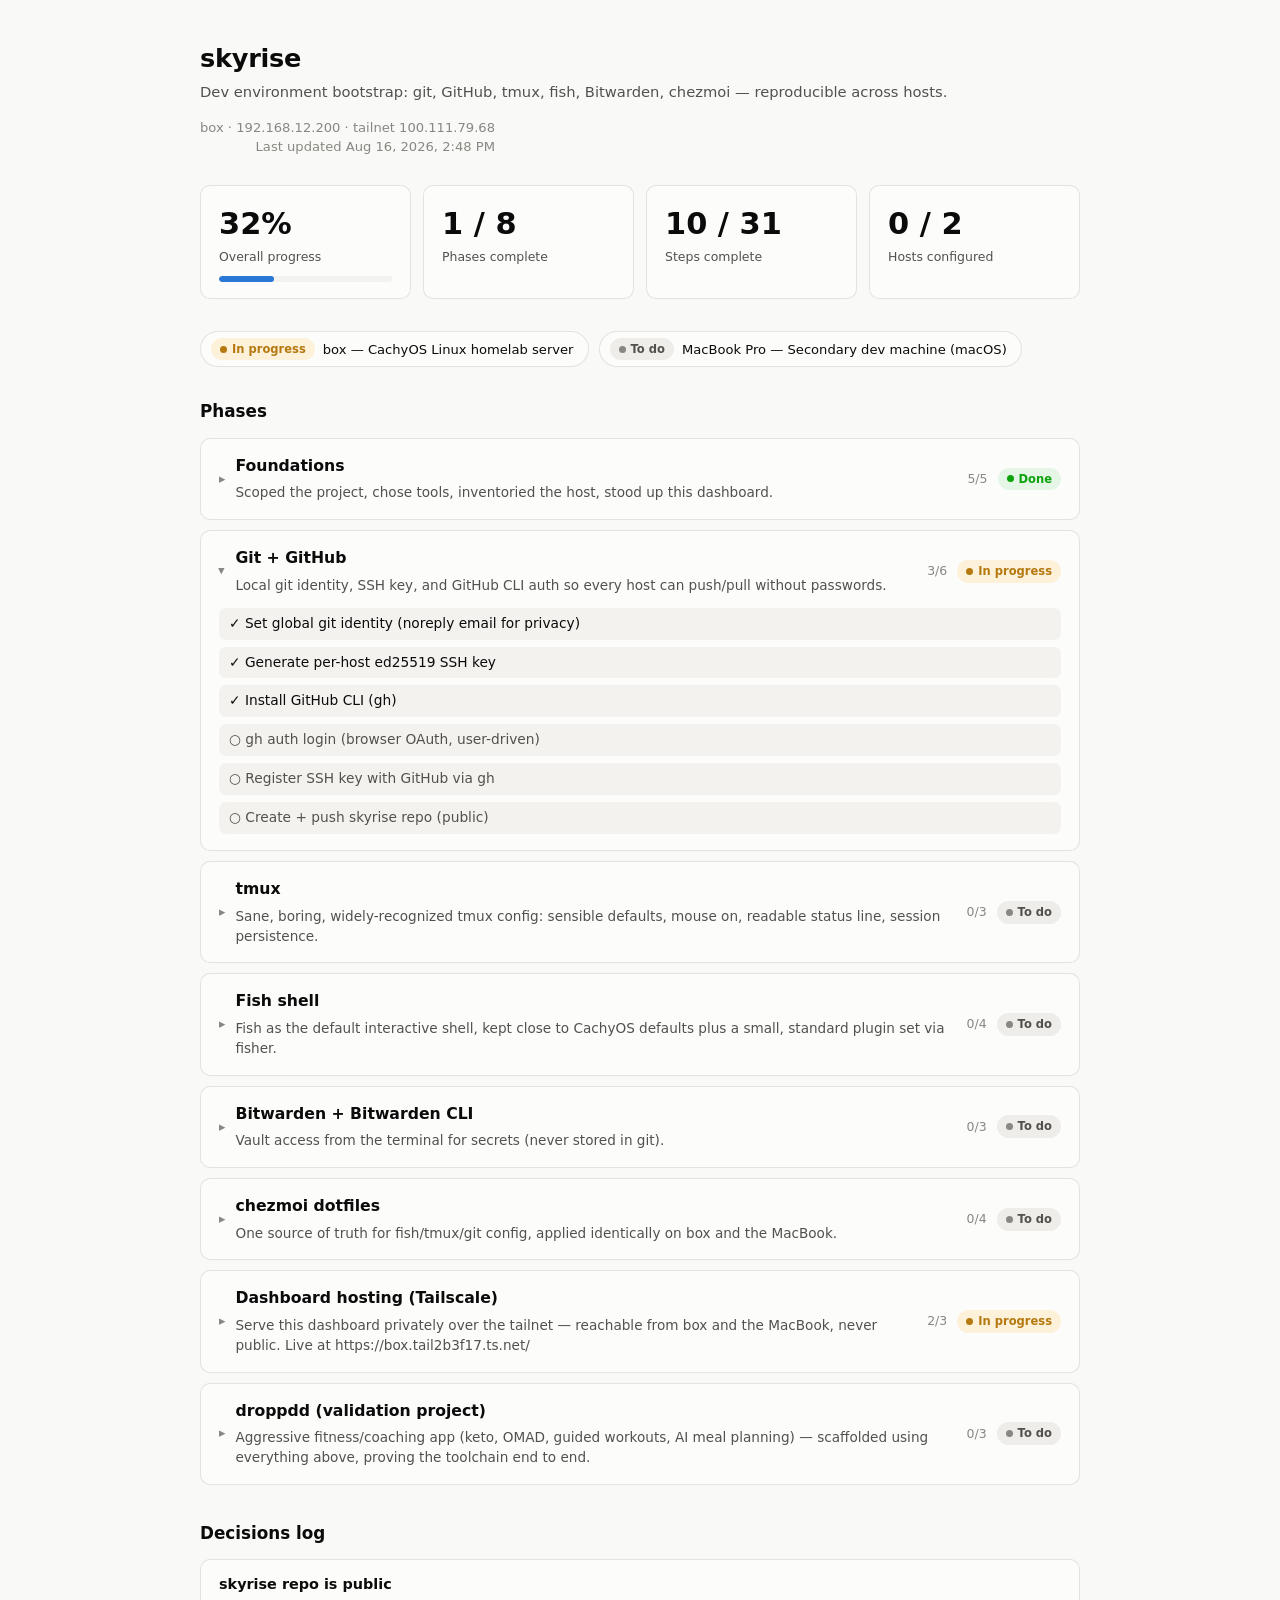
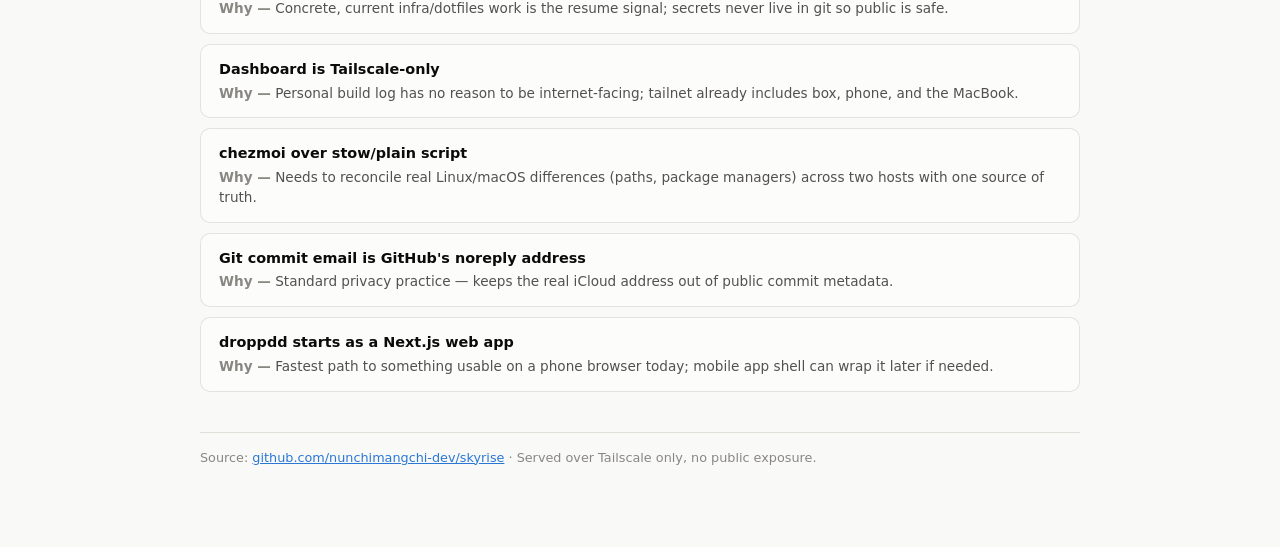
==== dashboard/index.html @ f659dcd8 "Bootstrap skyrise: repo scaffold, progress dashboard, git+GitHub setup scripts" ====
<!doctype html>
<html lang="en">
<head>
<meta charset="utf-8">
<meta name="viewport" content="width=device-width, initial-scale=1">
<title>skyrise — dev environment build log</title>
<link rel="stylesheet" href="style.css">
</head>
<body>
<div class="wrap">
  <header class="top">
    <div>
      <h1>skyrise</h1>
      <p>Dev environment bootstrap: git, GitHub, tmux, fish, Bitwarden, chezmoi — reproducible across hosts.</p>
    </div>
    <div class="meta-line">Loading…</div>
  </header>

  <div class="stat-row"></div>
  <section class="hosts"></section>

  <h2 class="section-title">Phases</h2>
  <div class="phase-list"></div>

  <h2 class="section-title">Decisions log</h2>
  <div class="decisions"></div>

  <footer class="foot">
    Source: <a class="repo-link" href="#" target="_blank" rel="noopener"></a> ·
    Served over Tailscale only, no public exposure.
  </footer>
</div>
<script src="app.js"></script>
</body>
</html>
---- dashboard/style.css ----
:root {
  color-scheme: light;
  --page: #f9f9f7;
  --surface: #fcfcfb;
  --surface-2: #f3f2ee;
  --text-primary: #0b0b0b;
  --text-secondary: #52514e;
  --text-muted: #898781;
  --border: rgba(11, 11, 11, 0.10);
  --gridline: #e1e0d9;
  --series-blue: #2a78d6;
  --series-violet: #4a3aa7;
  --status-good: #0ca30c;
  --status-good-bg: #e6f6e6;
  --status-warning: #b5790f;
  --status-warning-bg: #fdf1d9;
  --status-critical: #d03b3b;
  --status-critical-bg: #fbe7e7;
  --status-muted-bg: #eeede9;
}

@media (prefers-color-scheme: dark) {
  :root {
    color-scheme: dark;
    --page: #0d0d0d;
    --surface: #1a1a19;
    --surface-2: #232322;
    --text-primary: #ffffff;
    --text-secondary: #c3c2b7;
    --text-muted: #898781;
    --border: rgba(255, 255, 255, 0.10);
    --gridline: #2c2c2a;
    --series-blue: #3987e5;
    --series-violet: #9085e9;
    --status-good: #0ca30c;
    --status-good-bg: #103410;
    --status-warning: #fab219;
    --status-warning-bg: #3a2c0a;
    --status-critical: #e66767;
    --status-critical-bg: #3a1414;
    --status-muted-bg: #232322;
  }
}

* { box-sizing: border-box; }

body {
  margin: 0;
  background: var(--page);
  color: var(--text-primary);
  font-family: system-ui, -apple-system, "Segoe UI", sans-serif;
  line-height: 1.45;
}

.wrap {
  max-width: 920px;
  margin: 0 auto;
  padding: 40px 20px 80px;
}

header.top {
  display: flex;
  flex-wrap: wrap;
  justify-content: space-between;
  align-items: flex-end;
  gap: 16px;
  margin-bottom: 28px;
}

header.top h1 {
  font-size: 1.6rem;
  margin: 0 0 4px;
  letter-spacing: -0.01em;
}

header.top p {
  margin: 0;
  color: var(--text-secondary);
  font-size: 0.92rem;
}

.meta-line {
  font-size: 0.82rem;
  color: var(--text-muted);
  text-align: right;
}

.stat-row {
  display: grid;
  grid-template-columns: repeat(auto-fit, minmax(150px, 1fr));
  gap: 12px;
  margin-bottom: 32px;
}

.stat-tile {
  background: var(--surface);
  border: 1px solid var(--border);
  border-radius: 10px;
  padding: 16px 18px;
}

.stat-tile .value {
  font-size: 1.9rem;
  font-weight: 600;
  font-variant-numeric: proportional-nums;
}

.stat-tile .label {
  font-size: 0.78rem;
  color: var(--text-secondary);
  margin-top: 2px;
}

.progress-track {
  height: 6px;
  border-radius: 4px;
  background: var(--surface-2);
  overflow: hidden;
  margin-top: 10px;
}

.progress-fill {
  height: 100%;
  background: var(--series-blue);
  border-radius: 4px;
}

section.hosts {
  display: flex;
  gap: 10px;
  flex-wrap: wrap;
  margin-bottom: 32px;
}

.host-chip {
  display: flex;
  align-items: center;
  gap: 8px;
  background: var(--surface);
  border: 1px solid var(--border);
  border-radius: 999px;
  padding: 6px 14px 6px 10px;
  font-size: 0.82rem;
}

h2.section-title {
  font-size: 1.05rem;
  margin: 0 0 14px;
  color: var(--text-primary);
}

.phase-list {
  display: flex;
  flex-direction: column;
  gap: 10px;
  margin-bottom: 36px;
}

.phase-card {
  background: var(--surface);
  border: 1px solid var(--border);
  border-radius: 10px;
  padding: 16px 18px;
}

.phase-head {
  display: flex;
  align-items: center;
  justify-content: space-between;
  gap: 12px;
  cursor: pointer;
}

.phase-head-left {
  display: flex;
  align-items: center;
  gap: 10px;
}

.phase-title {
  font-weight: 600;
  font-size: 0.98rem;
}

.phase-summary {
  color: var(--text-secondary);
  font-size: 0.85rem;
  margin: 6px 0 0;
}

.badge {
  display: inline-flex;
  align-items: center;
  gap: 5px;
  font-size: 0.72rem;
  font-weight: 600;
  padding: 3px 9px;
  border-radius: 999px;
  white-space: nowrap;
}

.badge .dot {
  width: 7px;
  height: 7px;
  border-radius: 50%;
  flex: none;
}

.badge.done { background: var(--status-good-bg); color: var(--status-good); }
.badge.done .dot { background: var(--status-good); }
.badge.in-progress { background: var(--status-warning-bg); color: var(--status-warning); }
.badge.in-progress .dot { background: var(--status-warning); }
.badge.todo { background: var(--status-muted-bg); color: var(--text-secondary); }
.badge.todo .dot { background: var(--text-muted); }
.badge.blocked { background: var(--status-critical-bg); color: var(--status-critical); }
.badge.blocked .dot { background: var(--status-critical); }

.step-list {
  list-style: none;
  margin: 12px 0 0;
  padding: 0;
  display: none;
  flex-direction: column;
  gap: 7px;
}

.phase-card.open .step-list {
  display: flex;
}

.phase-card.open .chevron { transform: rotate(90deg); }

.step-list li {
  display: flex;
  align-items: center;
  gap: 9px;
  font-size: 0.86rem;
  color: var(--text-secondary);
  padding: 6px 10px;
  background: var(--surface-2);
  border-radius: 7px;
}

.step-list li.done { color: var(--text-primary); }

.chevron {
  color: var(--text-muted);
  font-size: 0.8rem;
  transition: transform 0.15s ease;
  flex: none;
}

.decisions {
  display: flex;
  flex-direction: column;
  gap: 10px;
}

.decision {
  background: var(--surface);
  border: 1px solid var(--border);
  border-radius: 10px;
  padding: 14px 18px;
}

.decision .d-title {
  font-weight: 600;
  font-size: 0.9rem;
}

.decision .d-why {
  color: var(--text-secondary);
  font-size: 0.85rem;
  margin-top: 4px;
}

.decision .d-why b {
  color: var(--text-muted);
  font-weight: 600;
}

footer.foot {
  margin-top: 40px;
  color: var(--text-muted);
  font-size: 0.8rem;
  border-top: 1px solid var(--gridline);
  padding-top: 16px;
}

a { color: var(--series-blue); }
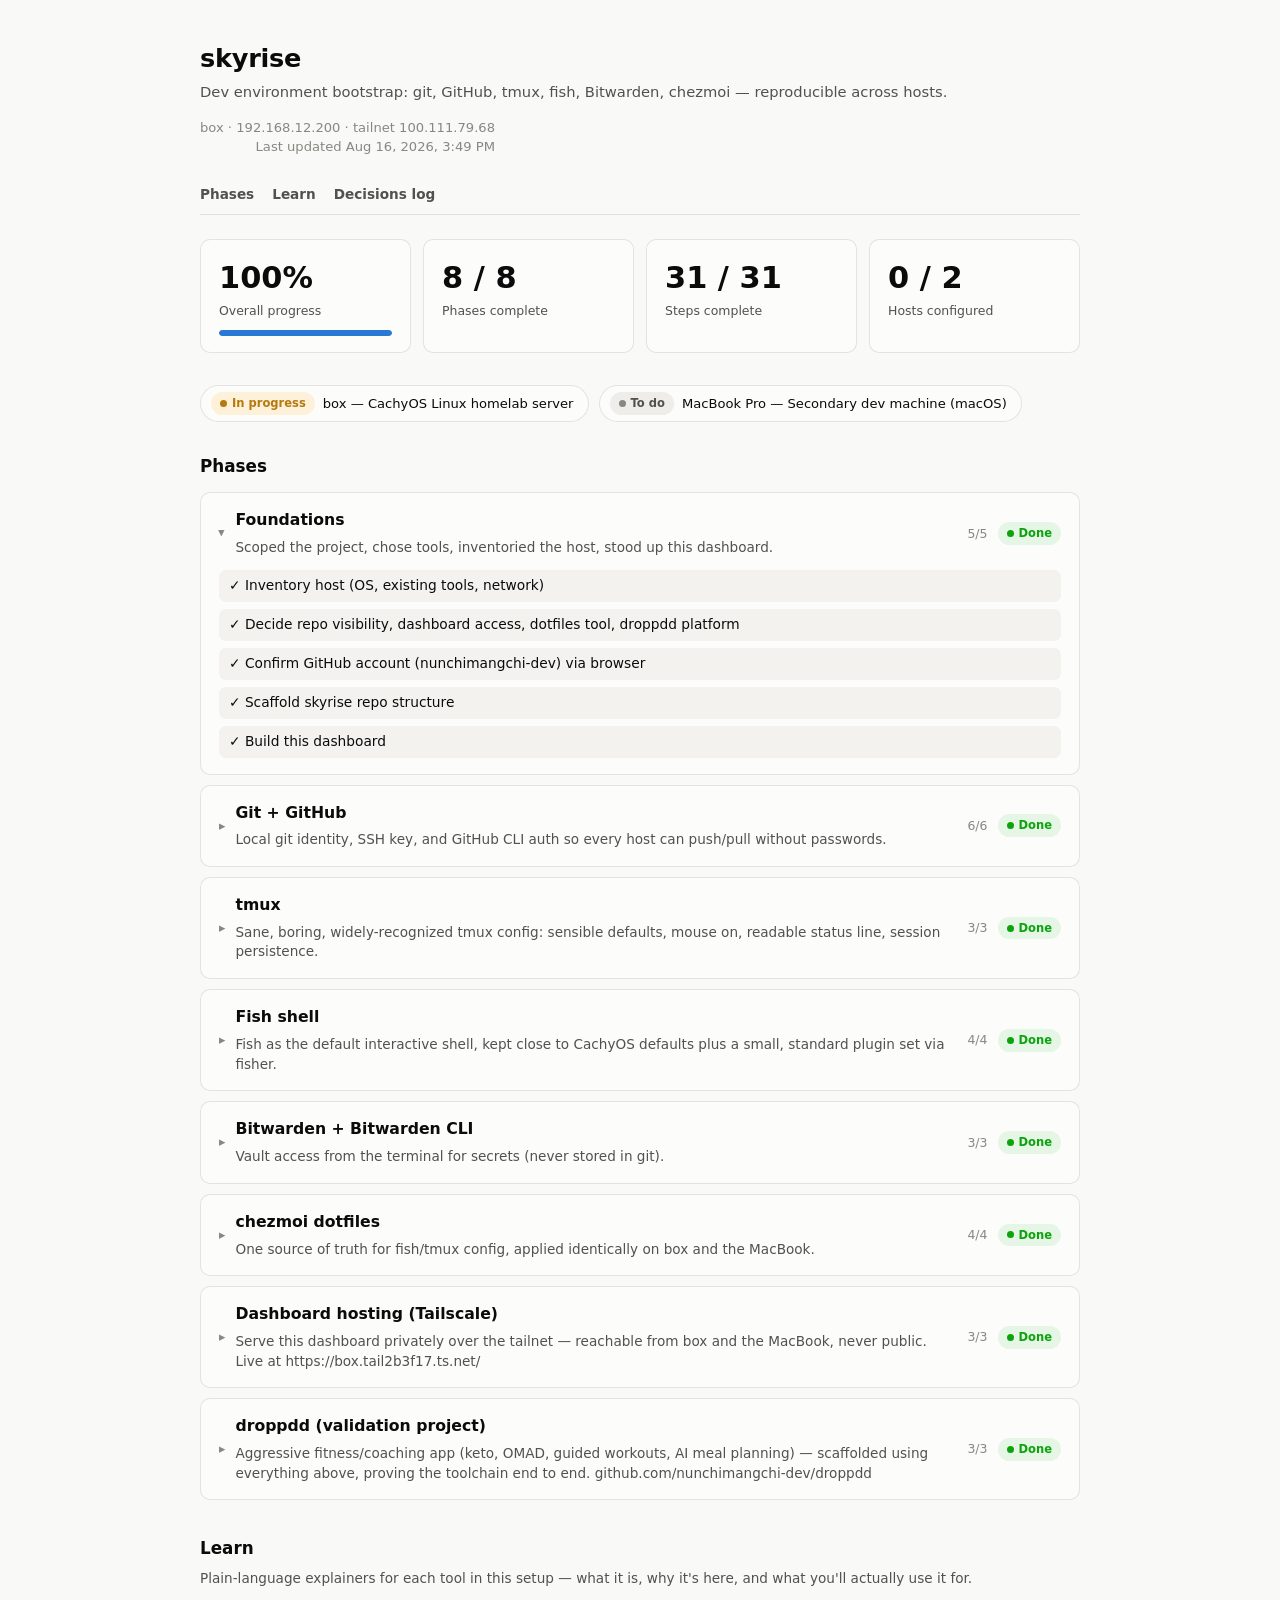
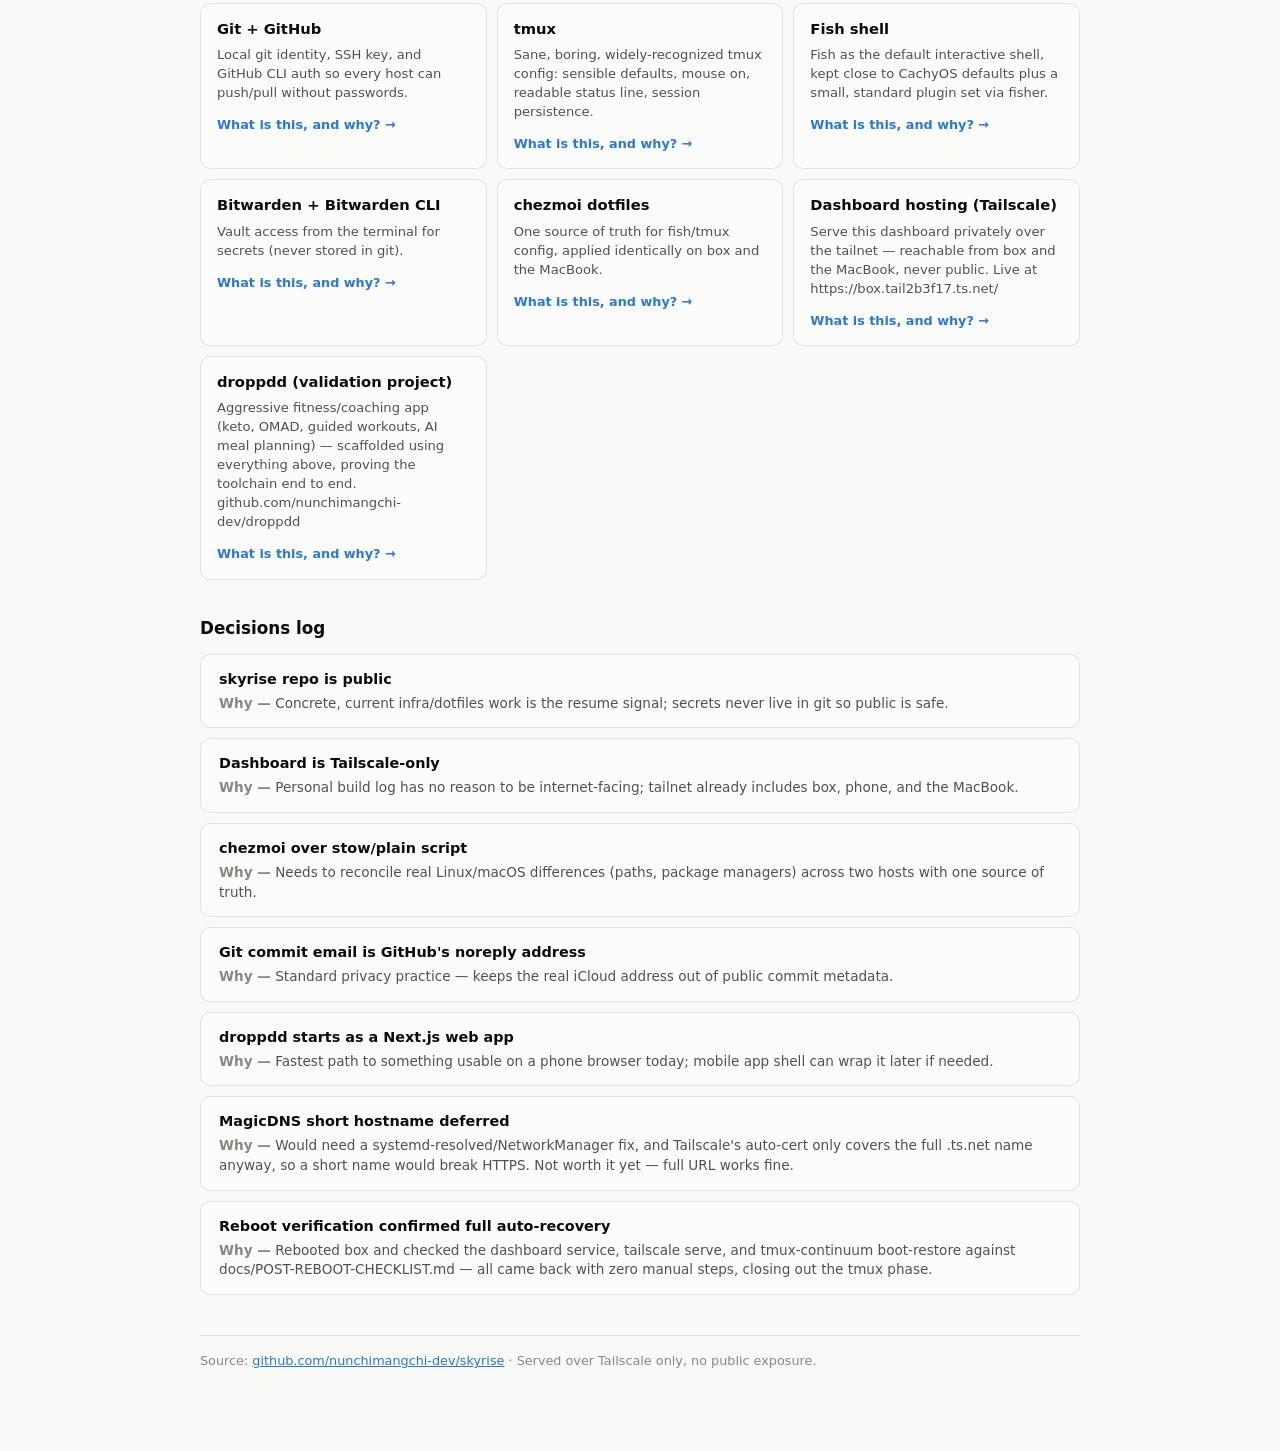
==== commit a41cef35: "Add per-tool Learn pages to the dashboard Adds a novice-friendly explainer page for each tool (git/G" ====
--- a/dashboard/index.html
+++ b/dashboard/index.html
@@ -16,13 +16,26 @@
     <div class="meta-line">Loading…</div>
   </header>
 
+  <nav class="tab-nav">
+    <a href="#phases">Phases</a>
+    <a href="#learn">Learn</a>
+    <a href="#decisions">Decisions log</a>
+  </nav>
+
   <div class="stat-row"></div>
   <section class="hosts"></section>
 
-  <h2 class="section-title">Phases</h2>
+  <h2 class="section-title" id="phases">Phases</h2>
   <div class="phase-list"></div>
 
-  <h2 class="section-title">Decisions log</h2>
+  <h2 class="section-title" id="learn">Learn</h2>
+  <p class="section-intro">
+    Plain-language explainers for each tool in this setup — what it is, why
+    it's here, and what you'll actually use it for.
+  </p>
+  <div class="learn-list"></div>
+
+  <h2 class="section-title" id="decisions">Decisions log</h2>
   <div class="decisions"></div>
 
   <footer class="foot">
--- a/dashboard/style.css
+++ b/dashboard/style.css
@@ -85,6 +85,31 @@
   text-align: right;
 }
 
+.tab-nav {
+  display: flex;
+  gap: 18px;
+  margin-bottom: 24px;
+  border-bottom: 1px solid var(--gridline);
+  padding-bottom: 10px;
+}
+
+.tab-nav a {
+  color: var(--text-secondary);
+  text-decoration: none;
+  font-size: 0.85rem;
+  font-weight: 600;
+}
+
+.tab-nav a:hover {
+  color: var(--series-blue);
+}
+
+.section-intro {
+  color: var(--text-secondary);
+  font-size: 0.85rem;
+  margin: -6px 0 14px;
+}
+
 .stat-row {
   display: grid;
   grid-template-columns: repeat(auto-fit, minmax(150px, 1fr));
@@ -250,6 +275,44 @@
   flex: none;
 }
 
+.learn-list {
+  display: grid;
+  grid-template-columns: repeat(auto-fill, minmax(240px, 1fr));
+  gap: 10px;
+  margin-bottom: 36px;
+}
+
+.learn-card {
+  display: block;
+  background: var(--surface);
+  border: 1px solid var(--border);
+  border-radius: 10px;
+  padding: 14px 16px;
+  text-decoration: none;
+  color: inherit;
+}
+
+.learn-card:hover {
+  border-color: var(--series-blue);
+}
+
+.learn-title {
+  font-weight: 600;
+  font-size: 0.92rem;
+}
+
+.learn-summary {
+  color: var(--text-secondary);
+  font-size: 0.82rem;
+  margin: 6px 0 10px;
+}
+
+.learn-link {
+  color: var(--series-blue);
+  font-size: 0.8rem;
+  font-weight: 600;
+}
+
 .decisions {
   display: flex;
   flex-direction: column;
@@ -288,3 +351,66 @@
 }
 
 a { color: var(--series-blue); }
+
+/* Learn pages (dashboard/learn/*.html) */
+
+.back-link {
+  display: inline-block;
+  font-size: 0.85rem;
+  margin-bottom: 20px;
+  text-decoration: none;
+}
+
+.learn-page h1 {
+  font-size: 1.5rem;
+  margin: 0 0 6px;
+  letter-spacing: -0.01em;
+}
+
+.learn-page .tagline {
+  color: var(--text-secondary);
+  font-size: 0.95rem;
+  margin: 0 0 28px;
+}
+
+.learn-section {
+  background: var(--surface);
+  border: 1px solid var(--border);
+  border-radius: 10px;
+  padding: 16px 20px;
+  margin-bottom: 14px;
+}
+
+.learn-section h2 {
+  font-size: 0.8rem;
+  text-transform: uppercase;
+  letter-spacing: 0.03em;
+  color: var(--text-muted);
+  margin: 0 0 8px;
+}
+
+.learn-section p {
+  margin: 0;
+  color: var(--text-primary);
+  font-size: 0.94rem;
+}
+
+.learn-section p + p {
+  margin-top: 10px;
+}
+
+.learn-section code {
+  background: var(--surface-2);
+  border-radius: 4px;
+  padding: 1px 5px;
+  font-size: 0.88em;
+}
+
+.learn-section pre {
+  background: var(--surface-2);
+  border-radius: 7px;
+  padding: 10px 14px;
+  overflow-x: auto;
+  font-size: 0.85rem;
+  margin: 8px 0 0;
+}
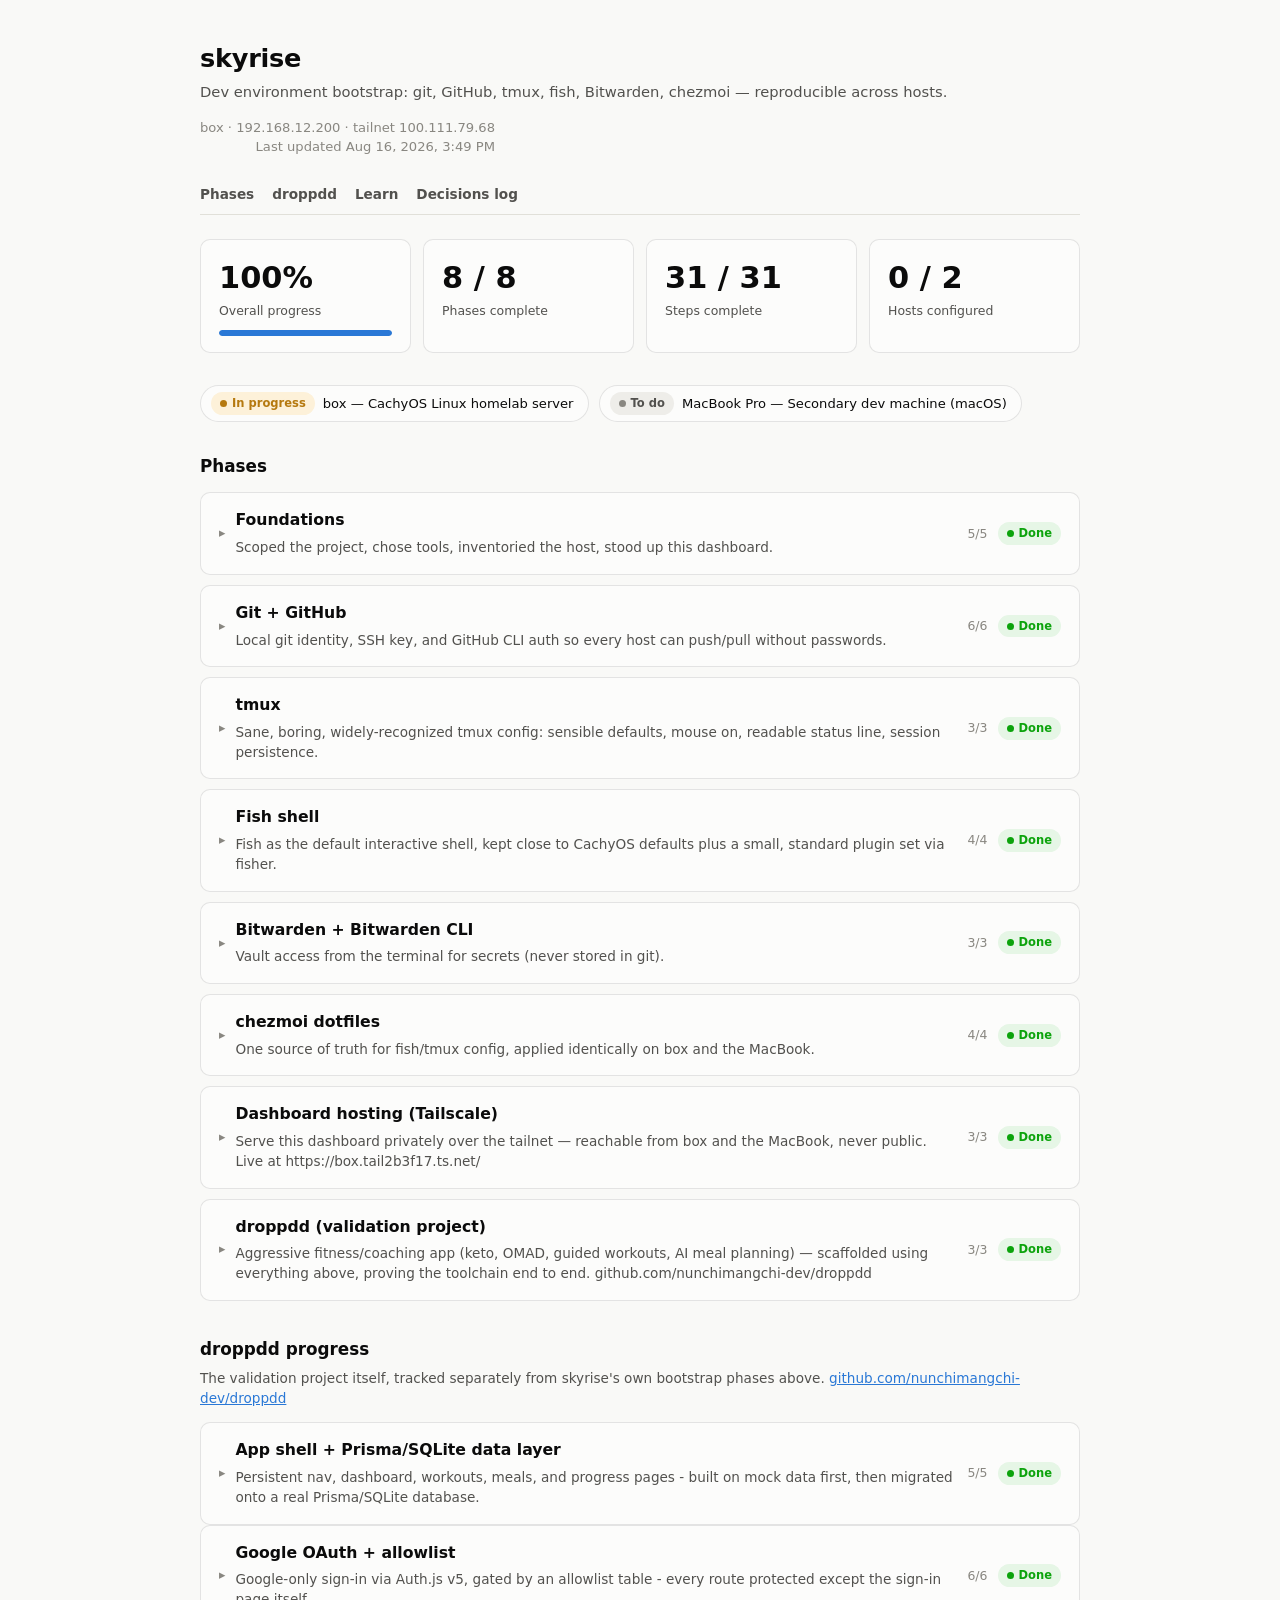
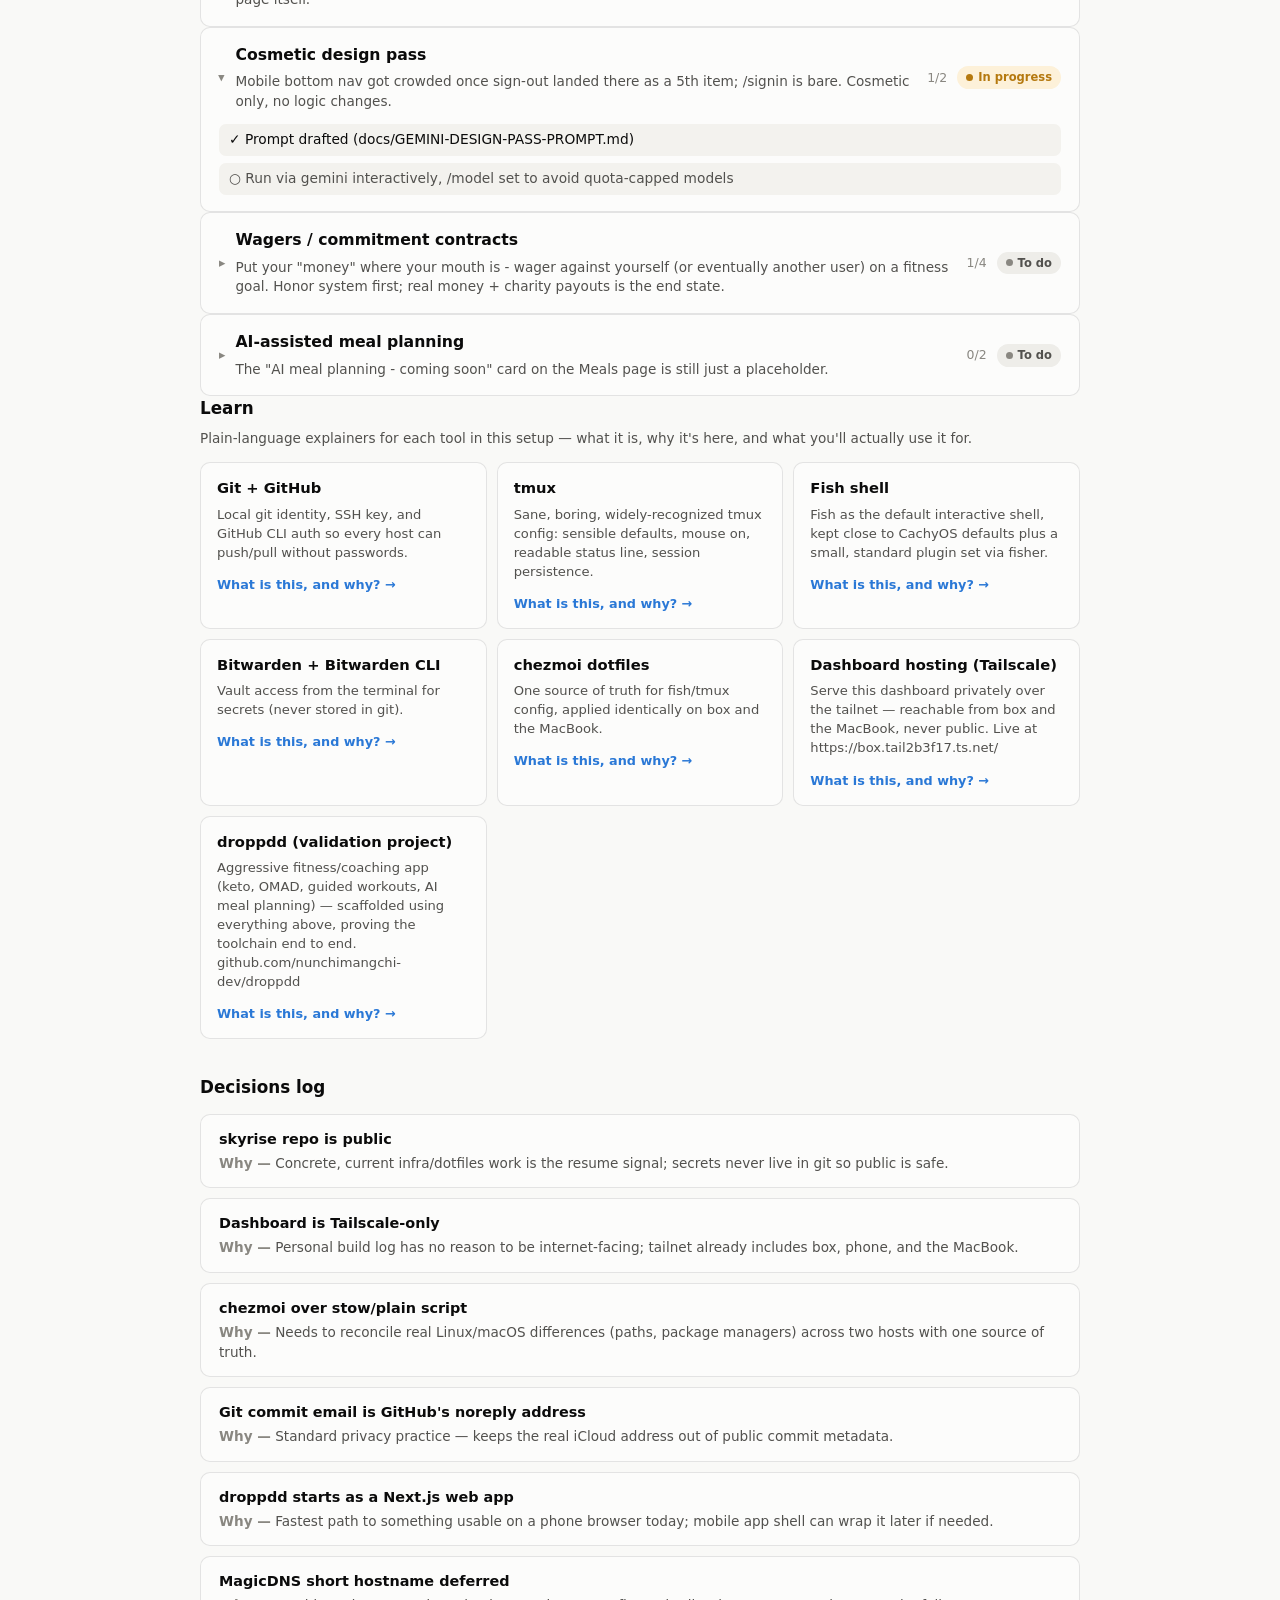
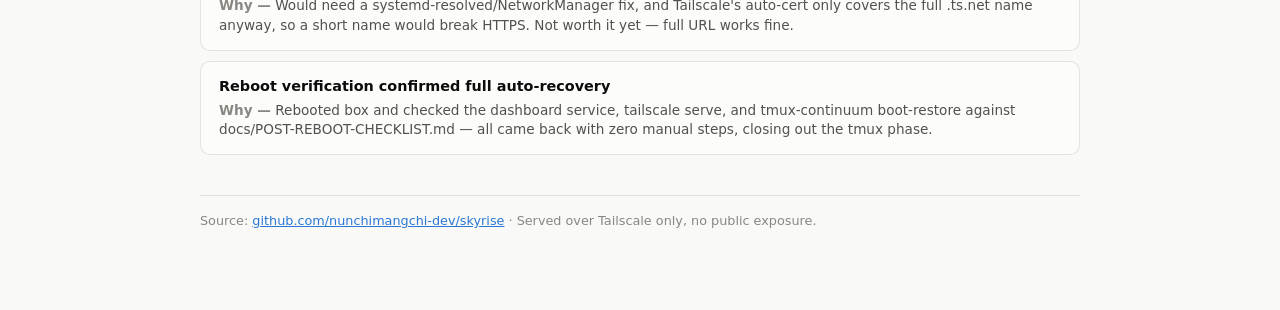
==== commit 51a4bb34: "Add droppdd progress tracking and command cheat sheets to the dashboard - New "droppdd progress" sec" ====
--- a/dashboard/index.html
+++ b/dashboard/index.html
@@ -18,6 +18,7 @@
 
   <nav class="tab-nav">
     <a href="#phases">Phases</a>
+    <a href="#droppdd">droppdd</a>
     <a href="#learn">Learn</a>
     <a href="#decisions">Decisions log</a>
   </nav>
@@ -27,6 +28,13 @@
 
   <h2 class="section-title" id="phases">Phases</h2>
   <div class="phase-list"></div>
+
+  <h2 class="section-title" id="droppdd">droppdd progress</h2>
+  <p class="section-intro">
+    The validation project itself, tracked separately from skyrise's own
+    bootstrap phases above. <a id="droppdd-repo-link" href="#" target="_blank" rel="noopener"></a>
+  </p>
+  <div class="droppdd-phase-list"></div>
 
   <h2 class="section-title" id="learn">Learn</h2>
   <p class="section-intro">
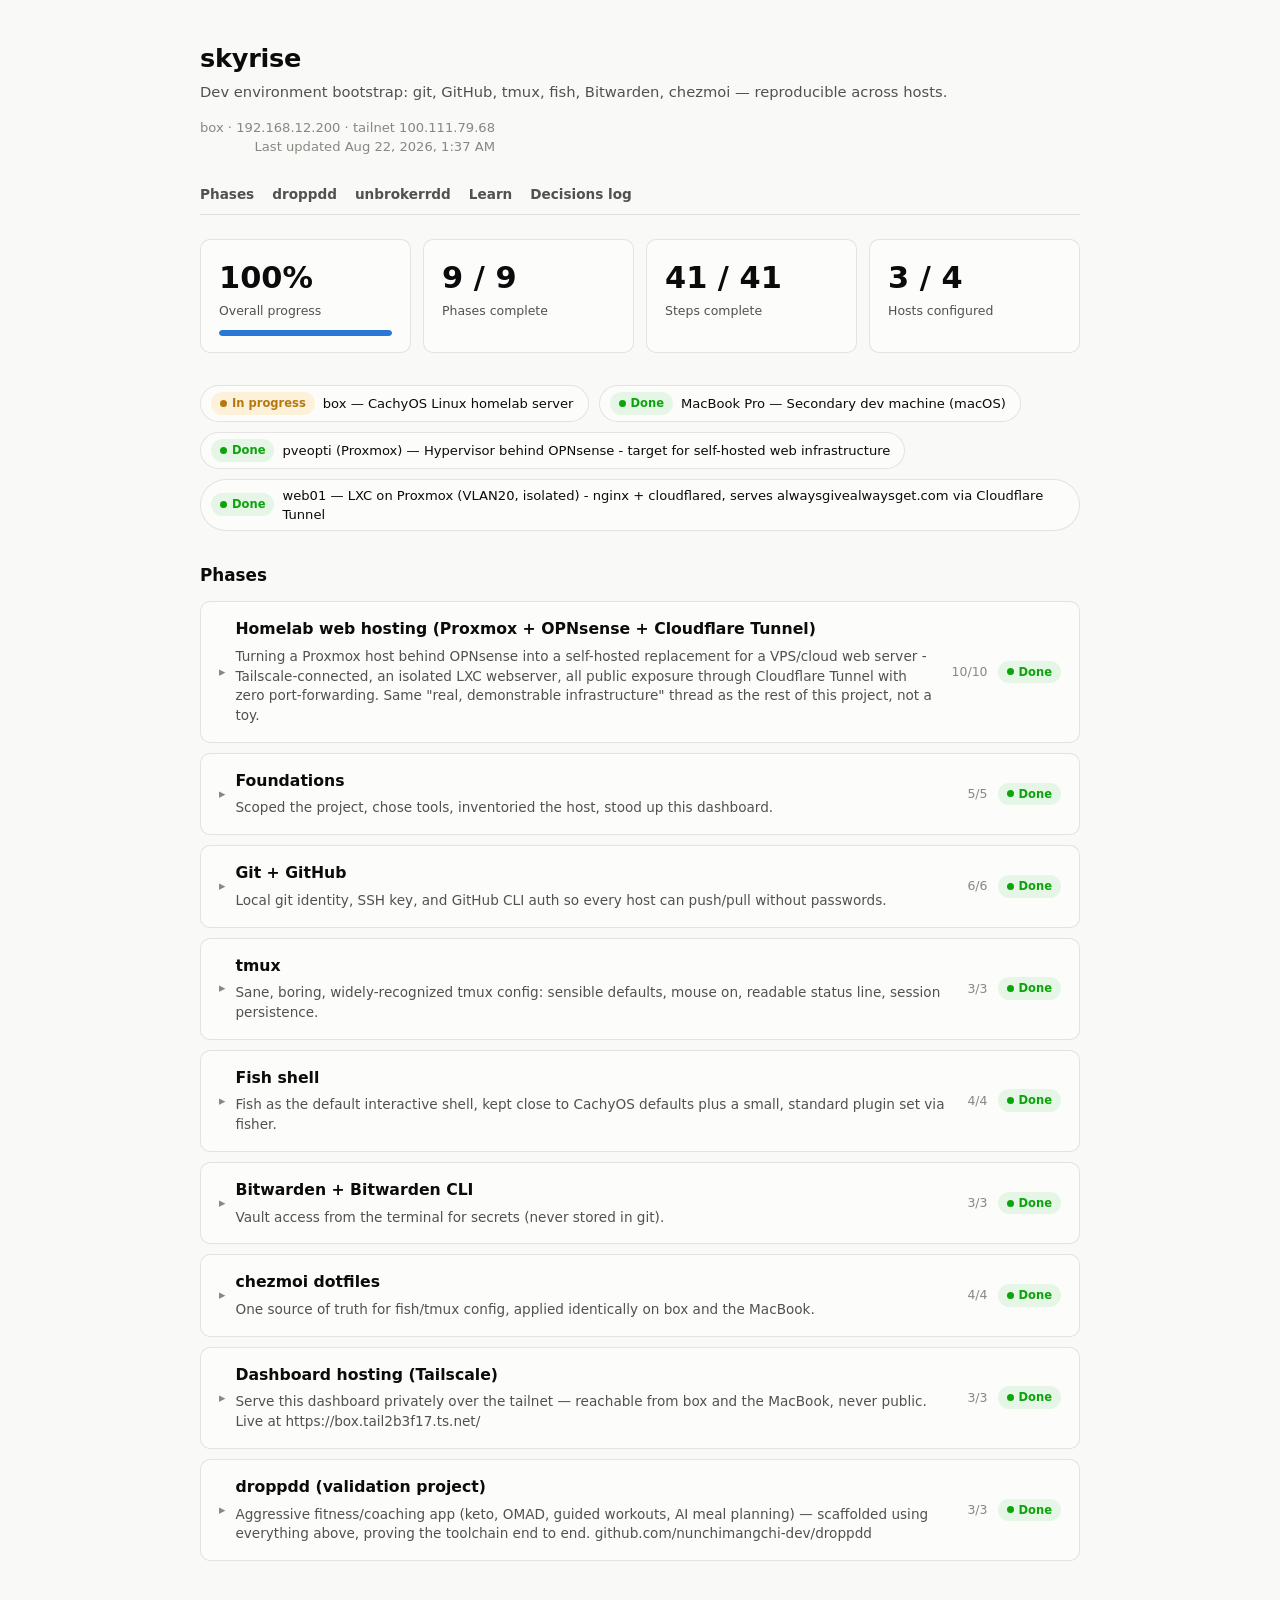
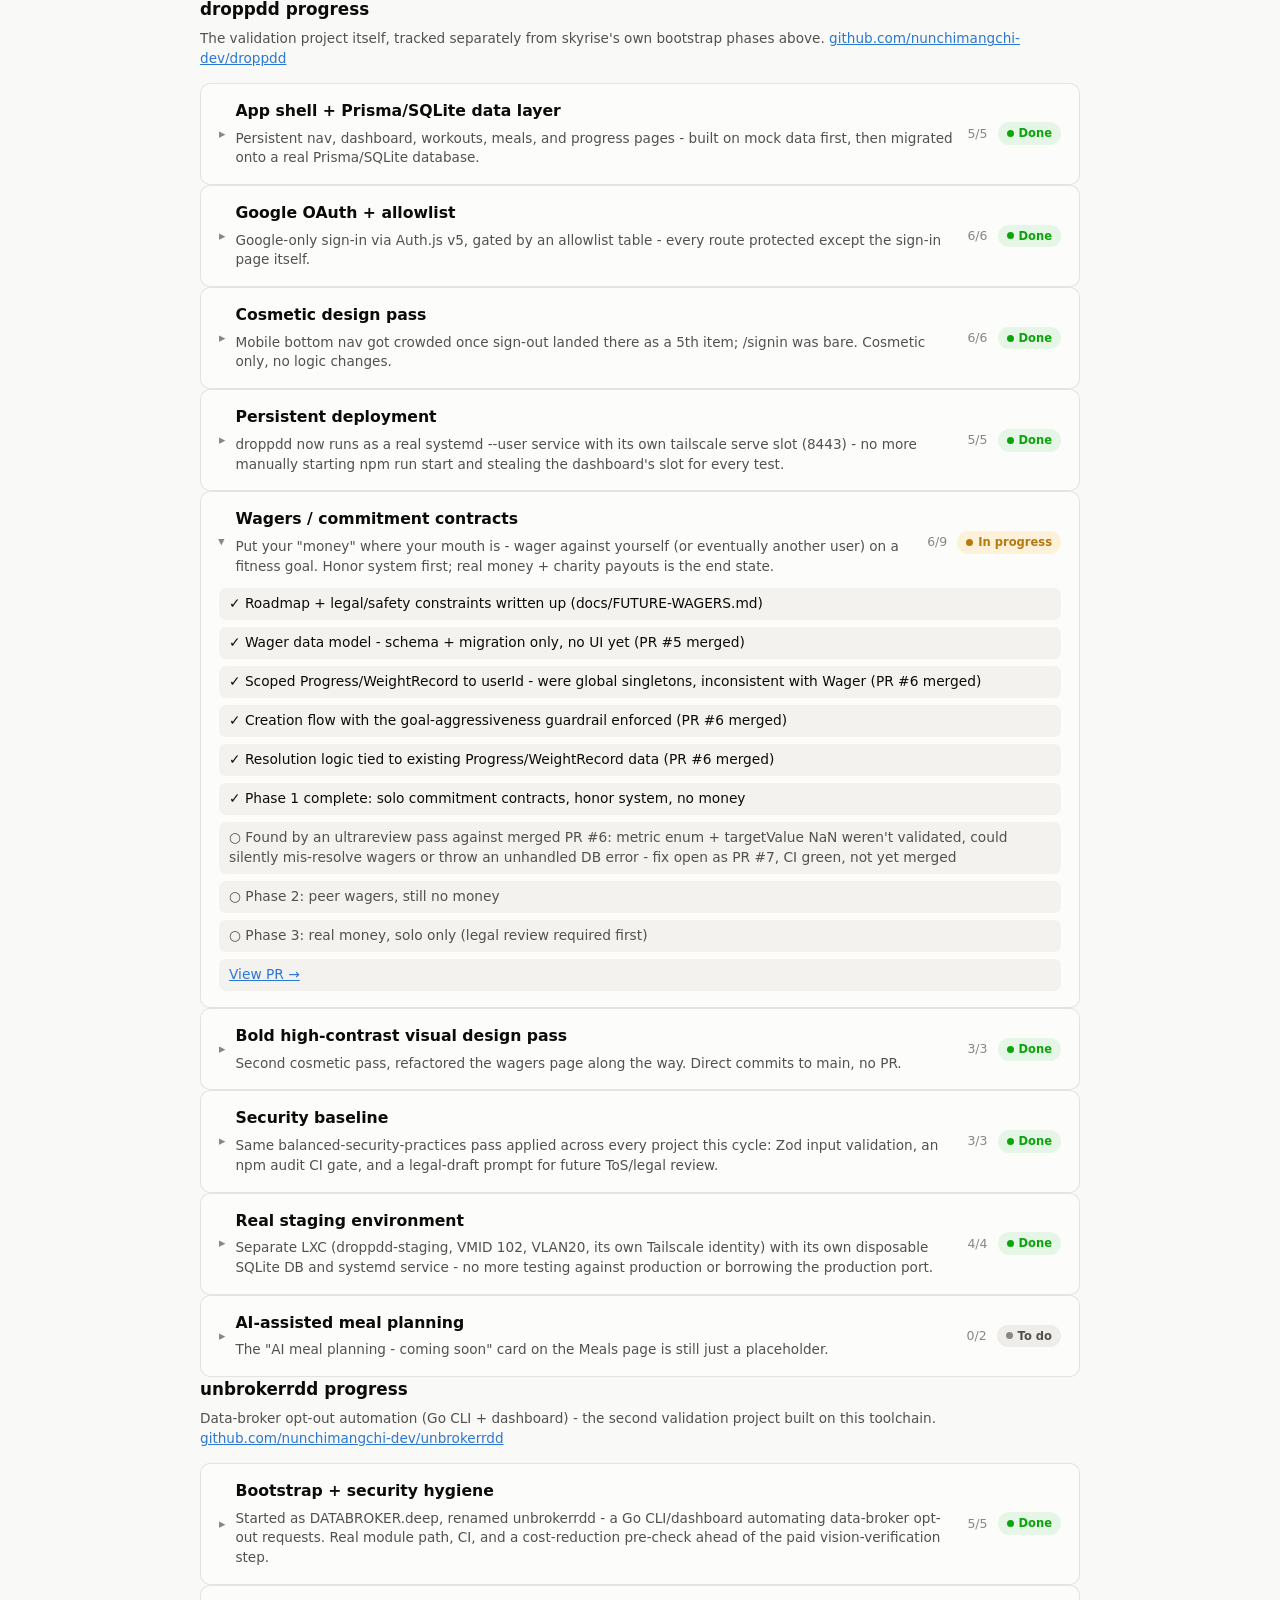
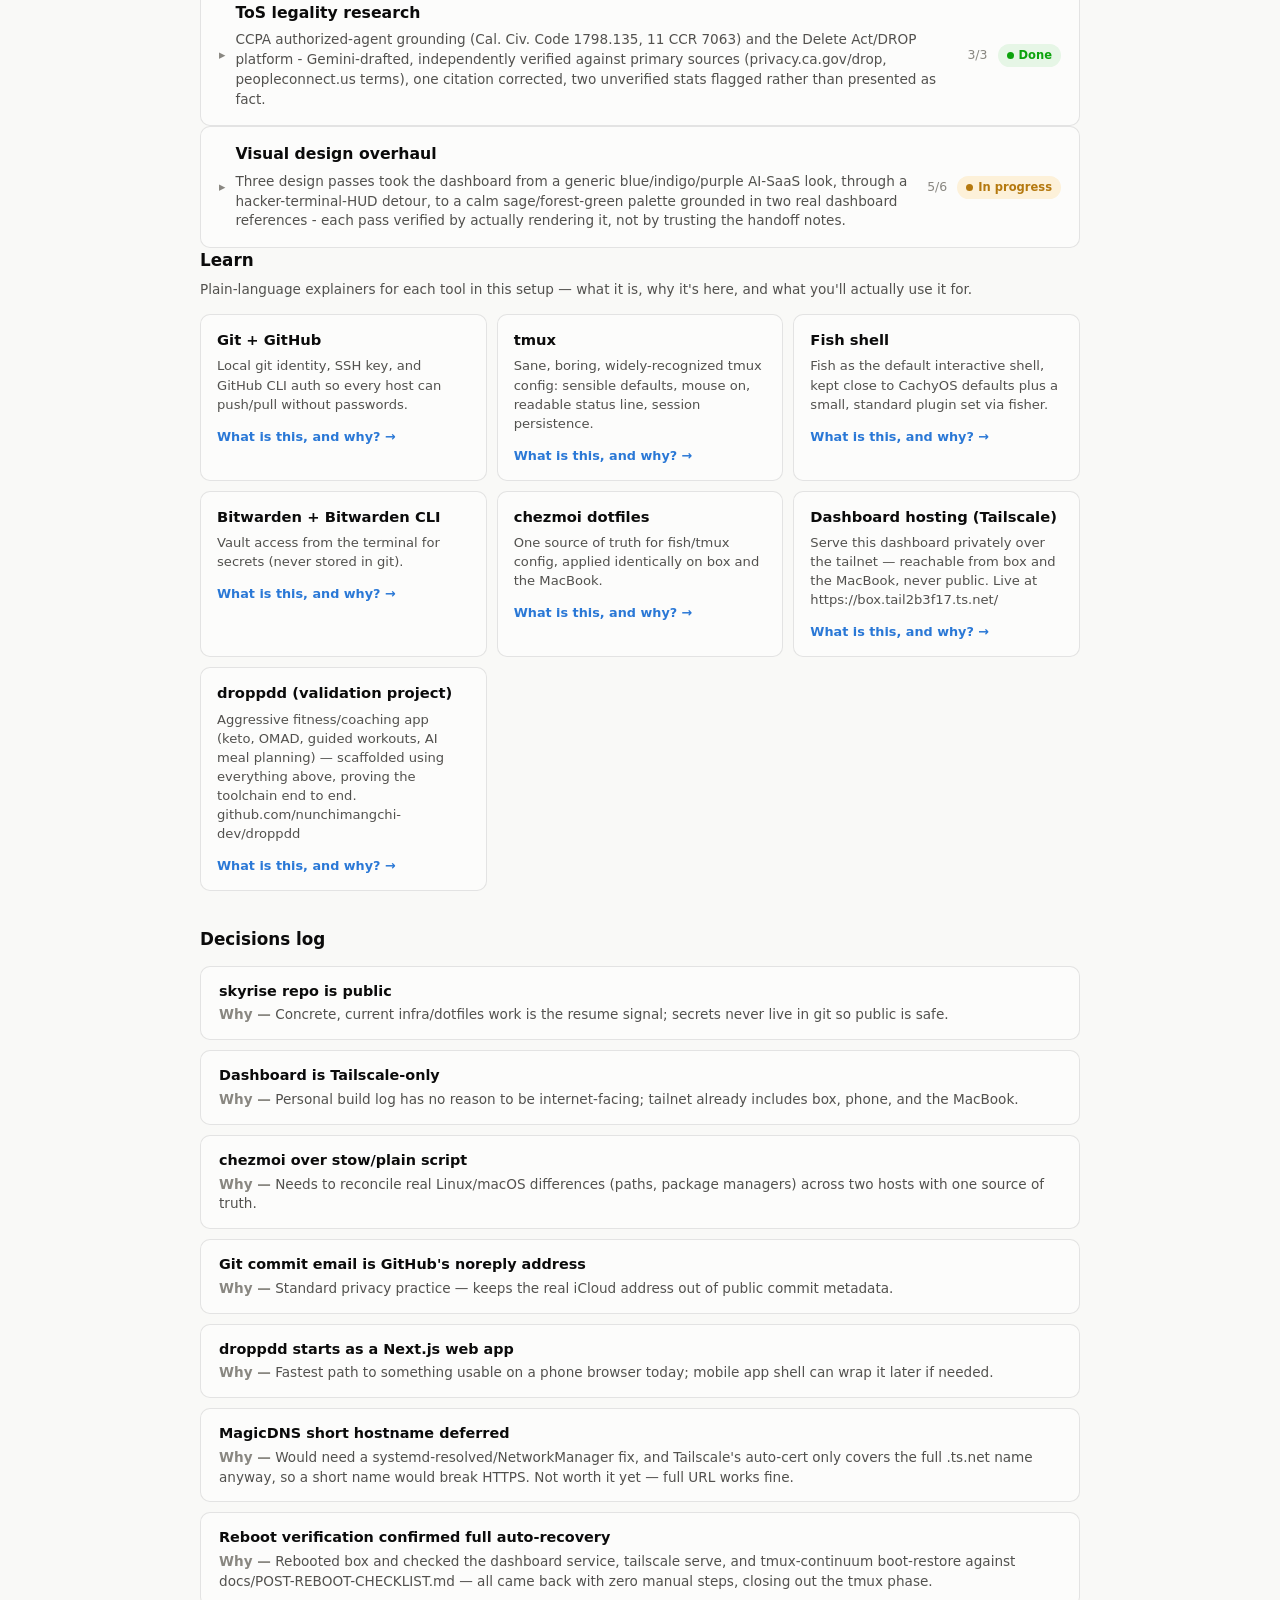
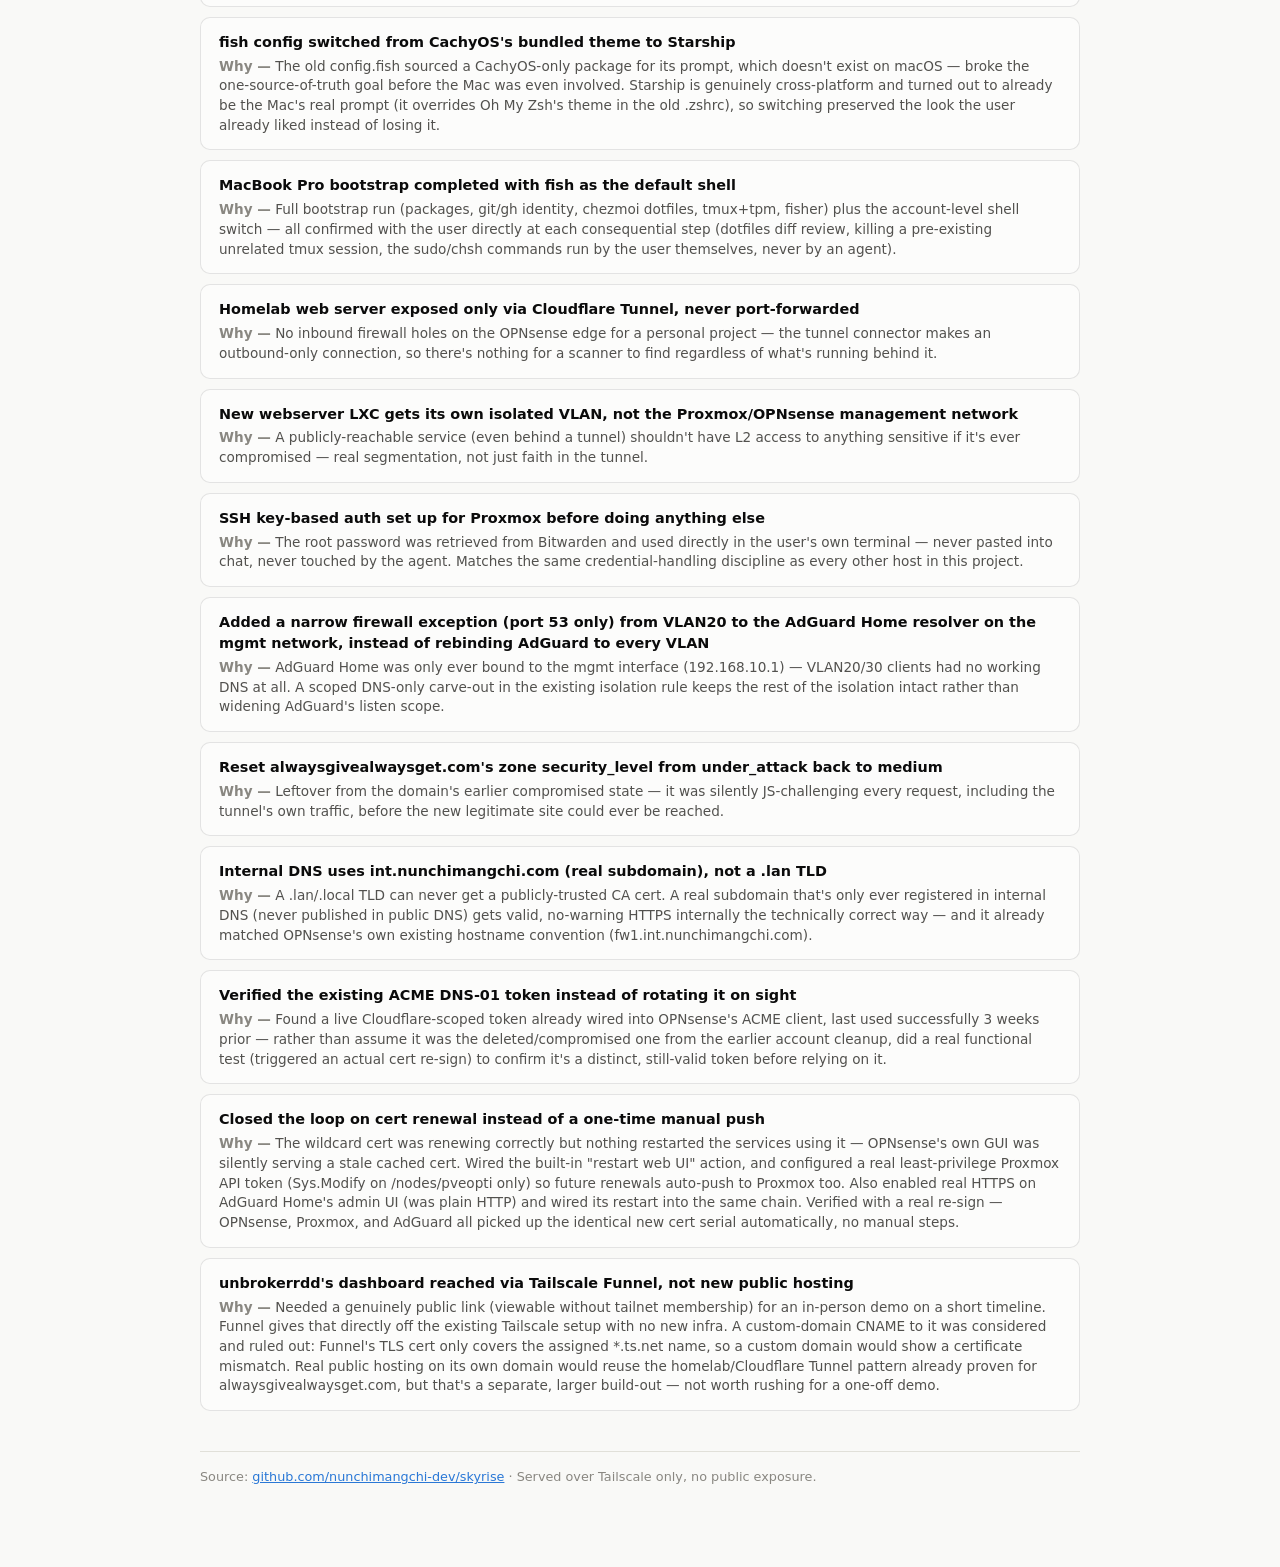
==== commit b525fb5f: "Add unbrokerrdd to the dashboard, backfill droppdd's untracked progress unbrokerrdd (data-broker opt" ====
--- a/dashboard/index.html
+++ b/dashboard/index.html
@@ -19,6 +19,7 @@
   <nav class="tab-nav">
     <a href="#phases">Phases</a>
     <a href="#droppdd">droppdd</a>
+    <a href="#unbrokerrdd">unbrokerrdd</a>
     <a href="#learn">Learn</a>
     <a href="#decisions">Decisions log</a>
   </nav>
@@ -35,6 +36,14 @@
     bootstrap phases above. <a id="droppdd-repo-link" href="#" target="_blank" rel="noopener"></a>
   </p>
   <div class="droppdd-phase-list"></div>
+
+  <h2 class="section-title" id="unbrokerrdd">unbrokerrdd progress</h2>
+  <p class="section-intro">
+    Data-broker opt-out automation (Go CLI + dashboard) - the second
+    validation project built on this toolchain.
+    <a id="unbrokerrdd-repo-link" href="#" target="_blank" rel="noopener"></a>
+  </p>
+  <div class="unbrokerrdd-phase-list"></div>
 
   <h2 class="section-title" id="learn">Learn</h2>
   <p class="section-intro">
--- a/dashboard/style.css
+++ b/dashboard/style.css
@@ -414,3 +414,14 @@
   font-size: 0.85rem;
   margin: 8px 0 0;
 }
+
+.learn-section ol {
+  margin: 0;
+  padding-left: 1.3em;
+  color: var(--text-primary);
+  font-size: 0.94rem;
+}
+
+.learn-section ol li + li {
+  margin-top: 10px;
+}
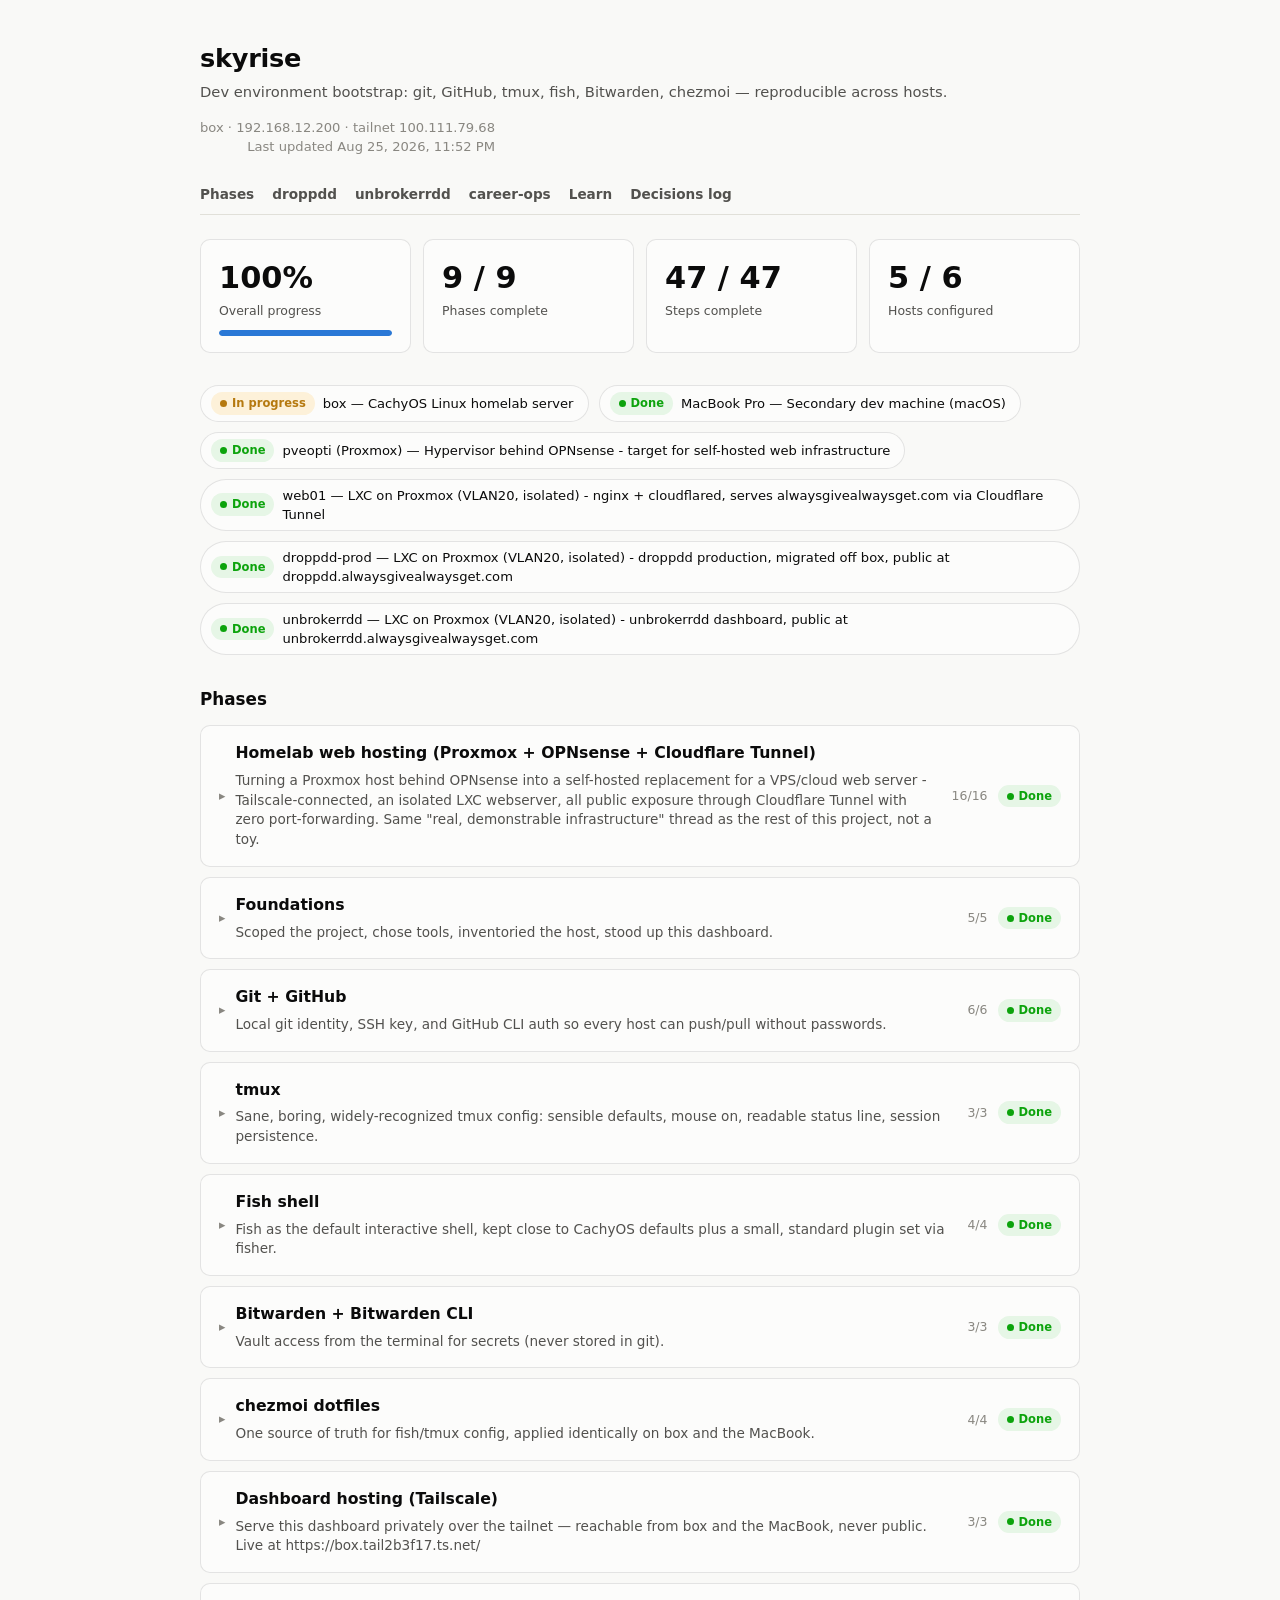
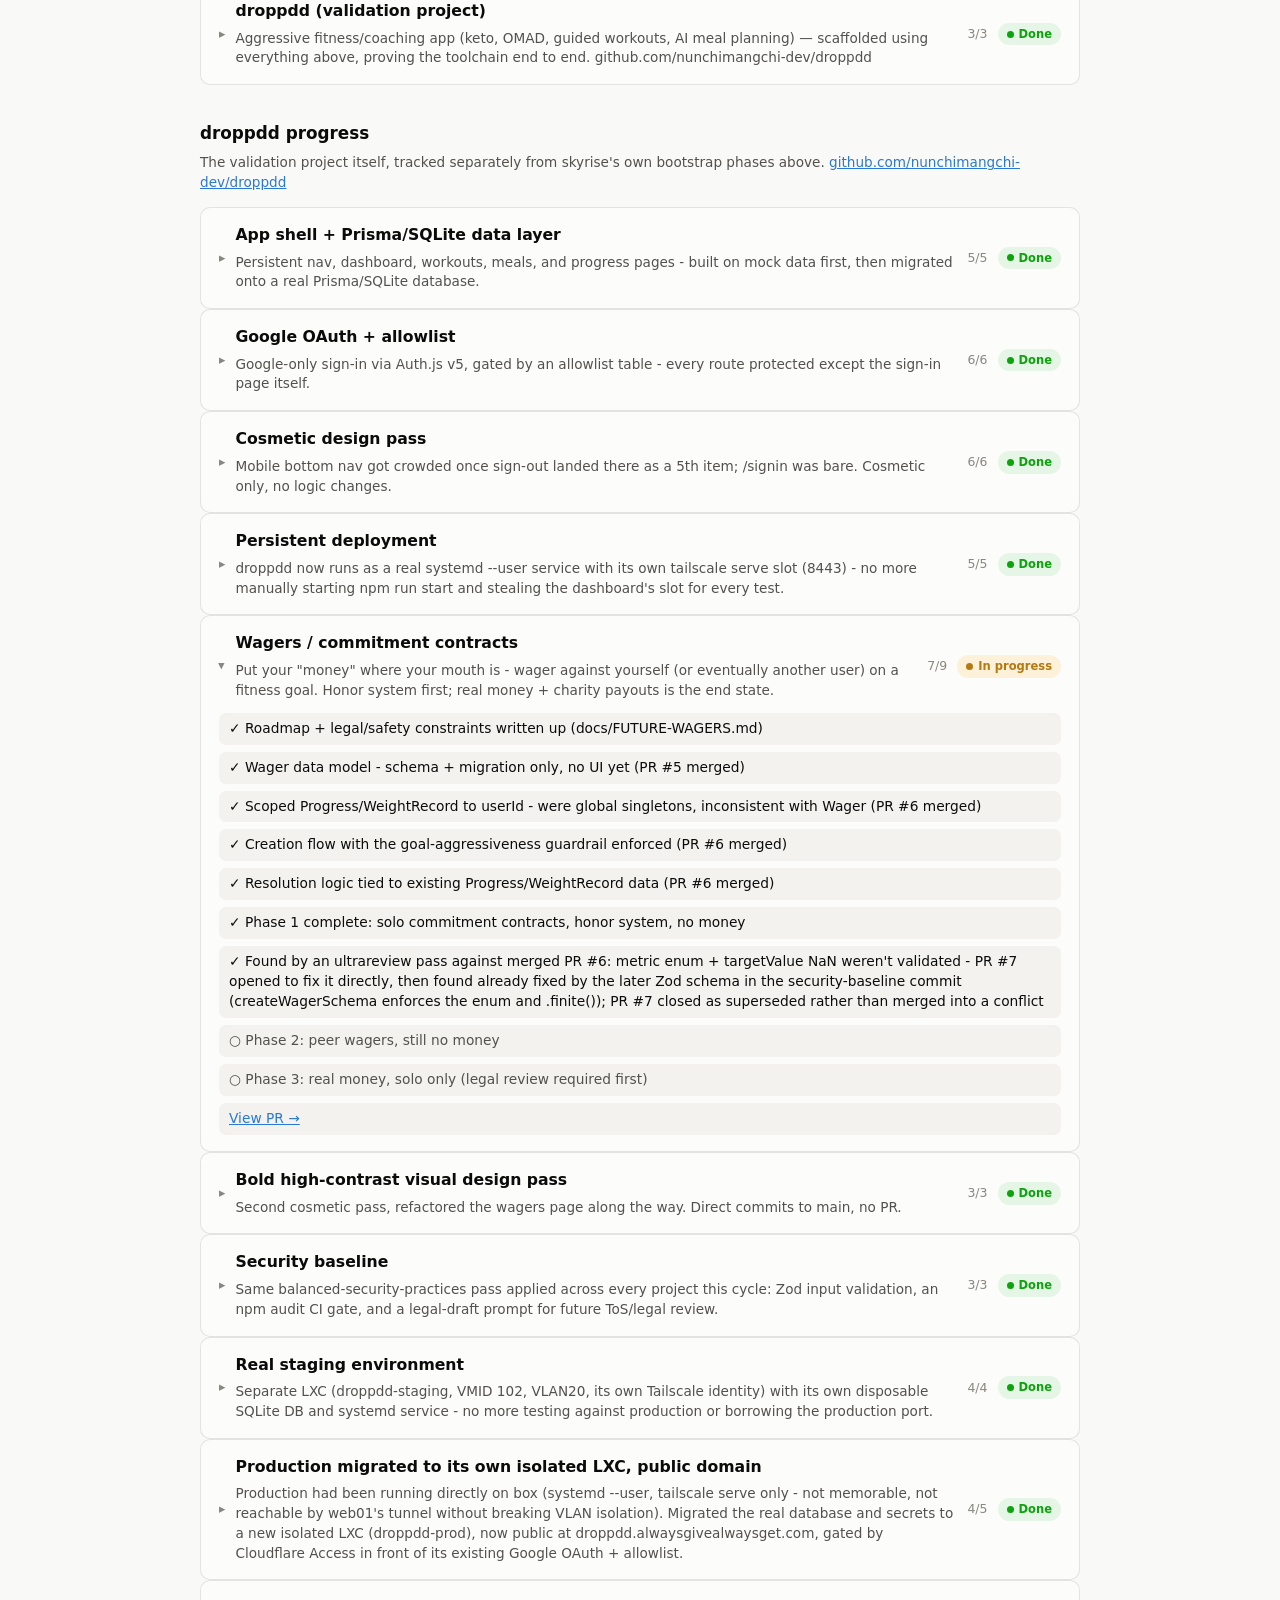
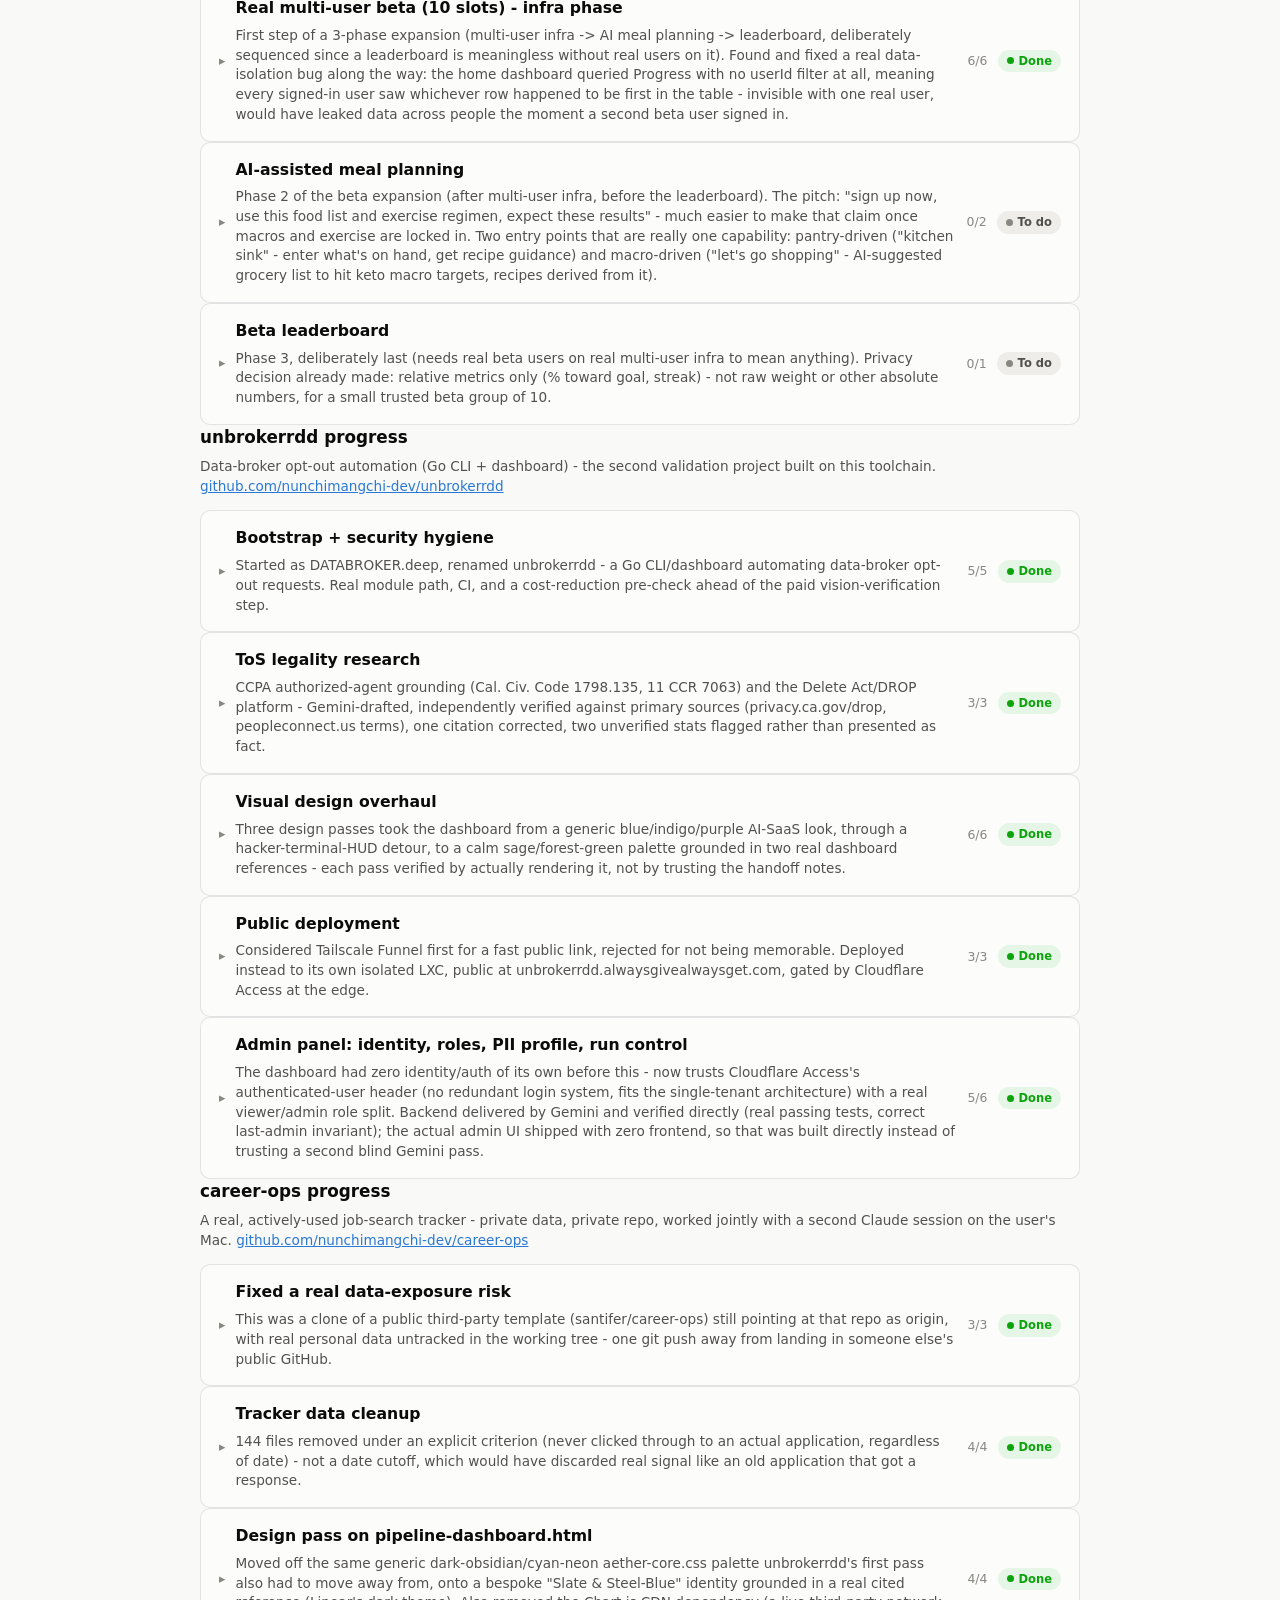
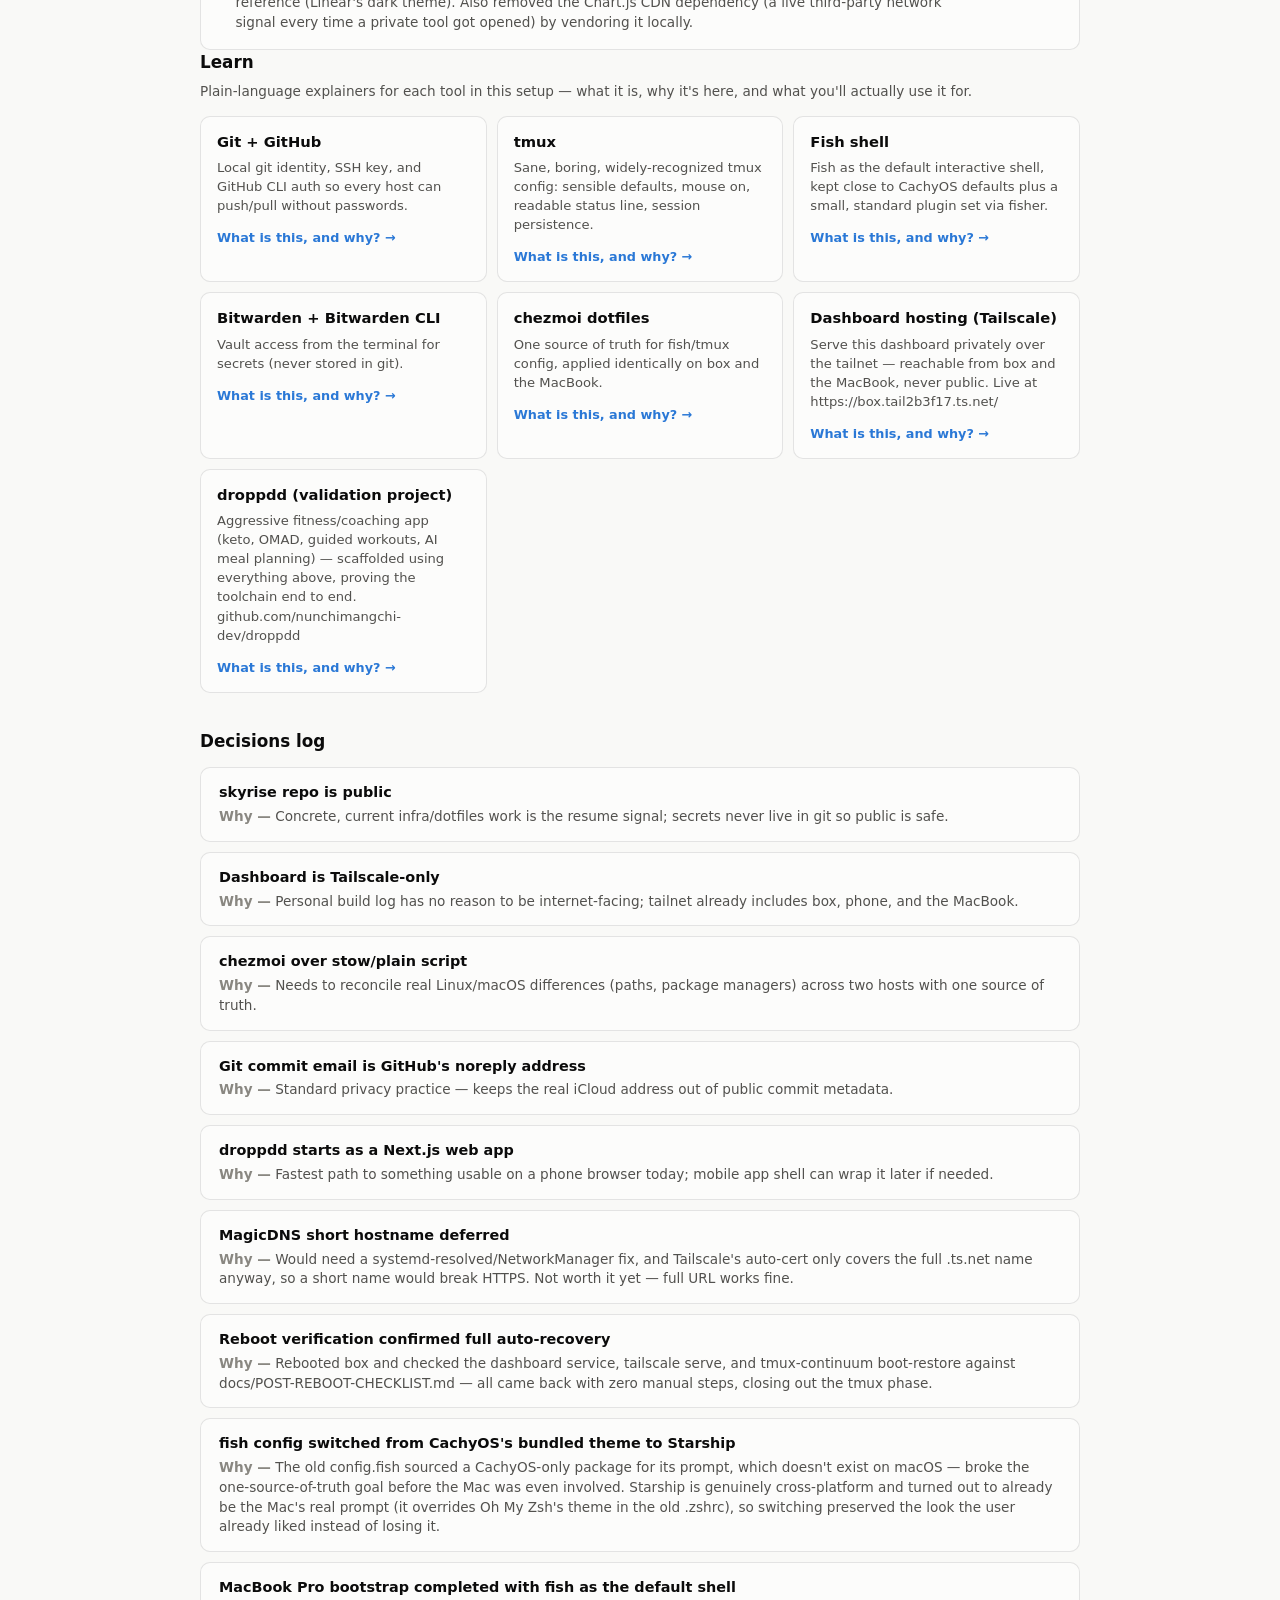
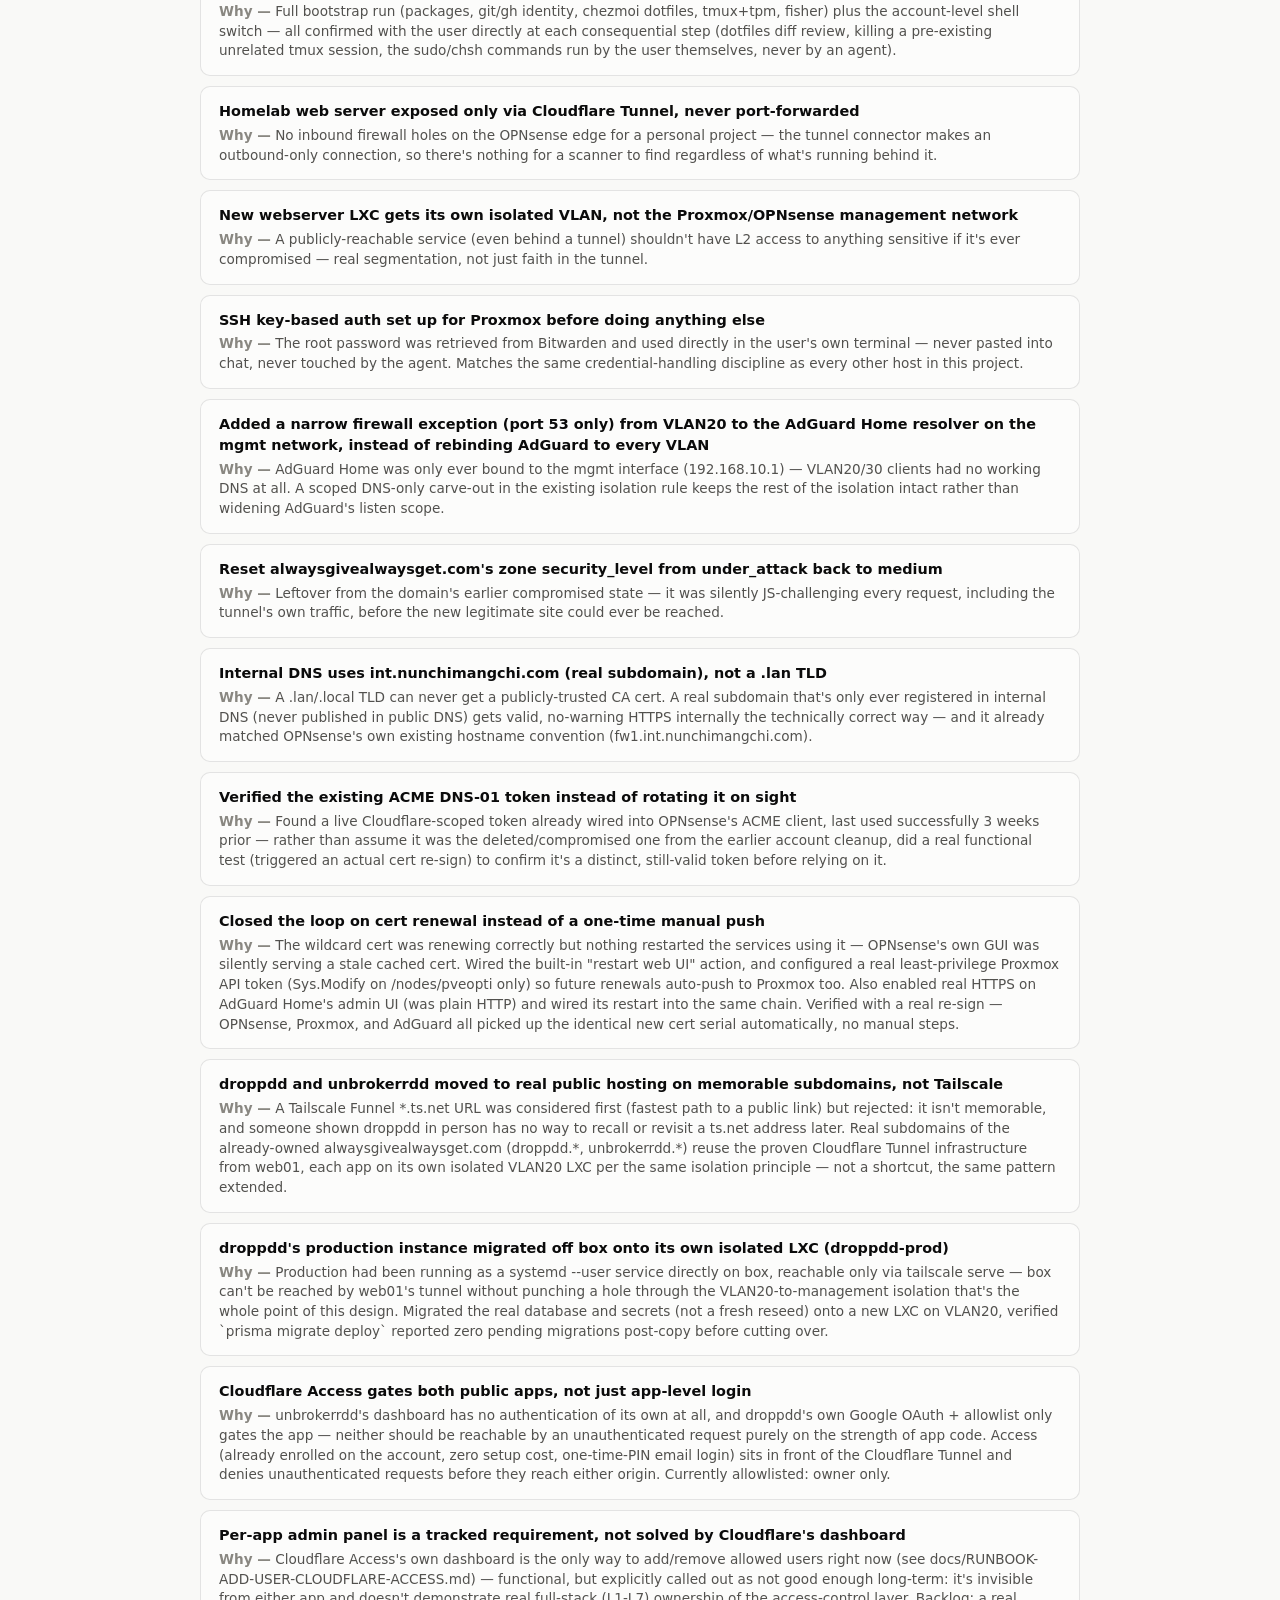
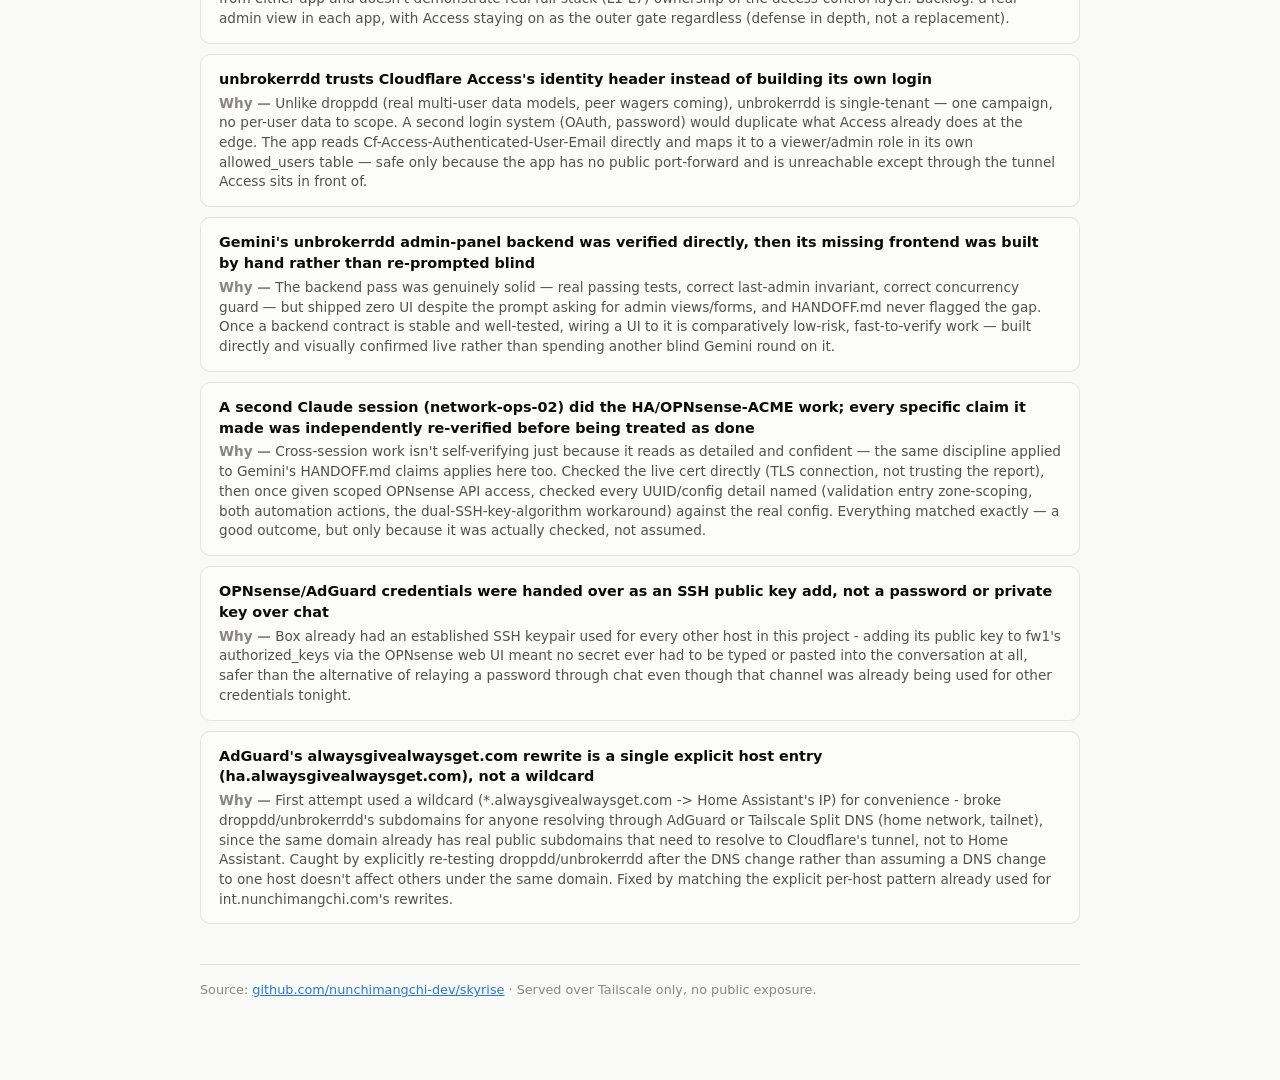
==== commit 3f74a6b1: "Track droppdd multi-user beta phase 1, and add career-ops as a tracked project" ====
--- a/dashboard/index.html
+++ b/dashboard/index.html
@@ -20,6 +20,7 @@
     <a href="#phases">Phases</a>
     <a href="#droppdd">droppdd</a>
     <a href="#unbrokerrdd">unbrokerrdd</a>
+    <a href="#career-ops">career-ops</a>
     <a href="#learn">Learn</a>
     <a href="#decisions">Decisions log</a>
   </nav>
@@ -45,6 +46,14 @@
   </p>
   <div class="unbrokerrdd-phase-list"></div>
 
+  <h2 class="section-title" id="career-ops">career-ops progress</h2>
+  <p class="section-intro">
+    A real, actively-used job-search tracker - private data, private repo,
+    worked jointly with a second Claude session on the user's Mac.
+    <a id="career-ops-repo-link" href="#" target="_blank" rel="noopener"></a>
+  </p>
+  <div class="career-ops-phase-list"></div>
+
   <h2 class="section-title" id="learn">Learn</h2>
   <p class="section-intro">
     Plain-language explainers for each tool in this setup — what it is, why
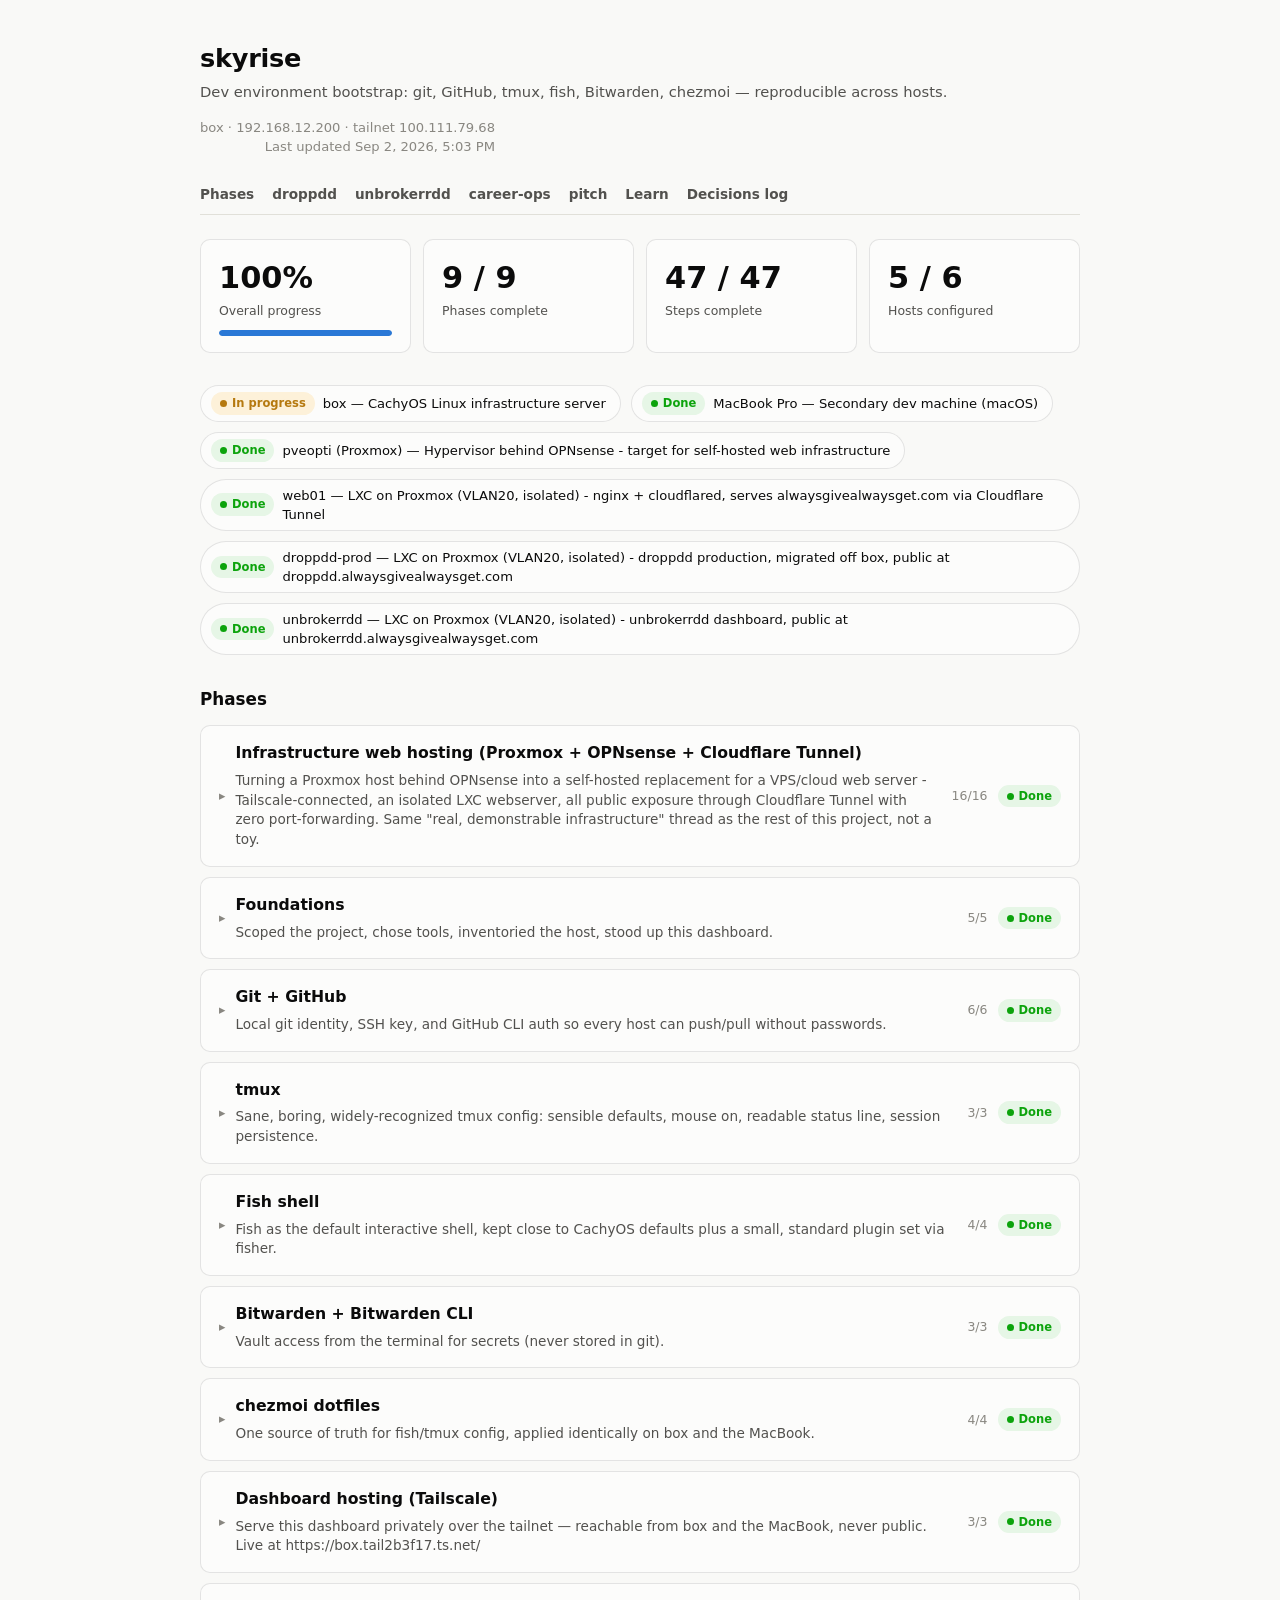
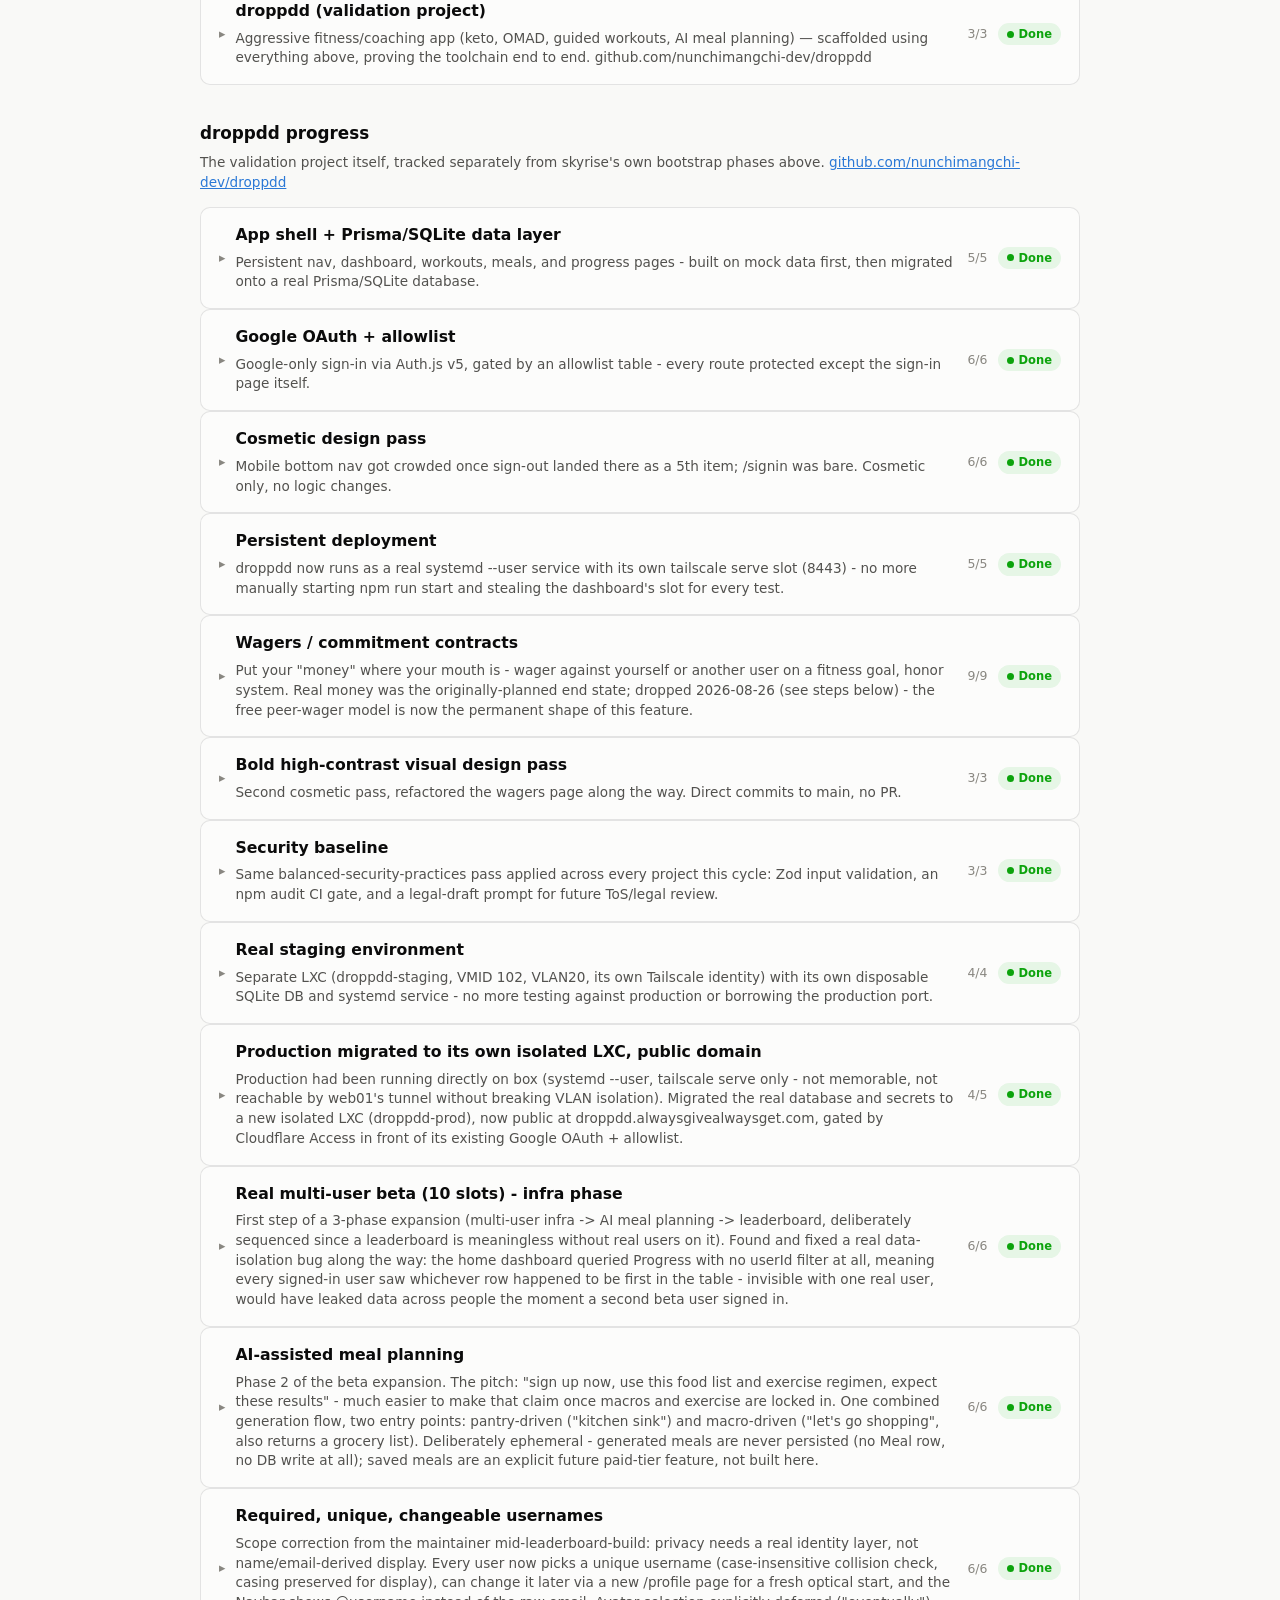
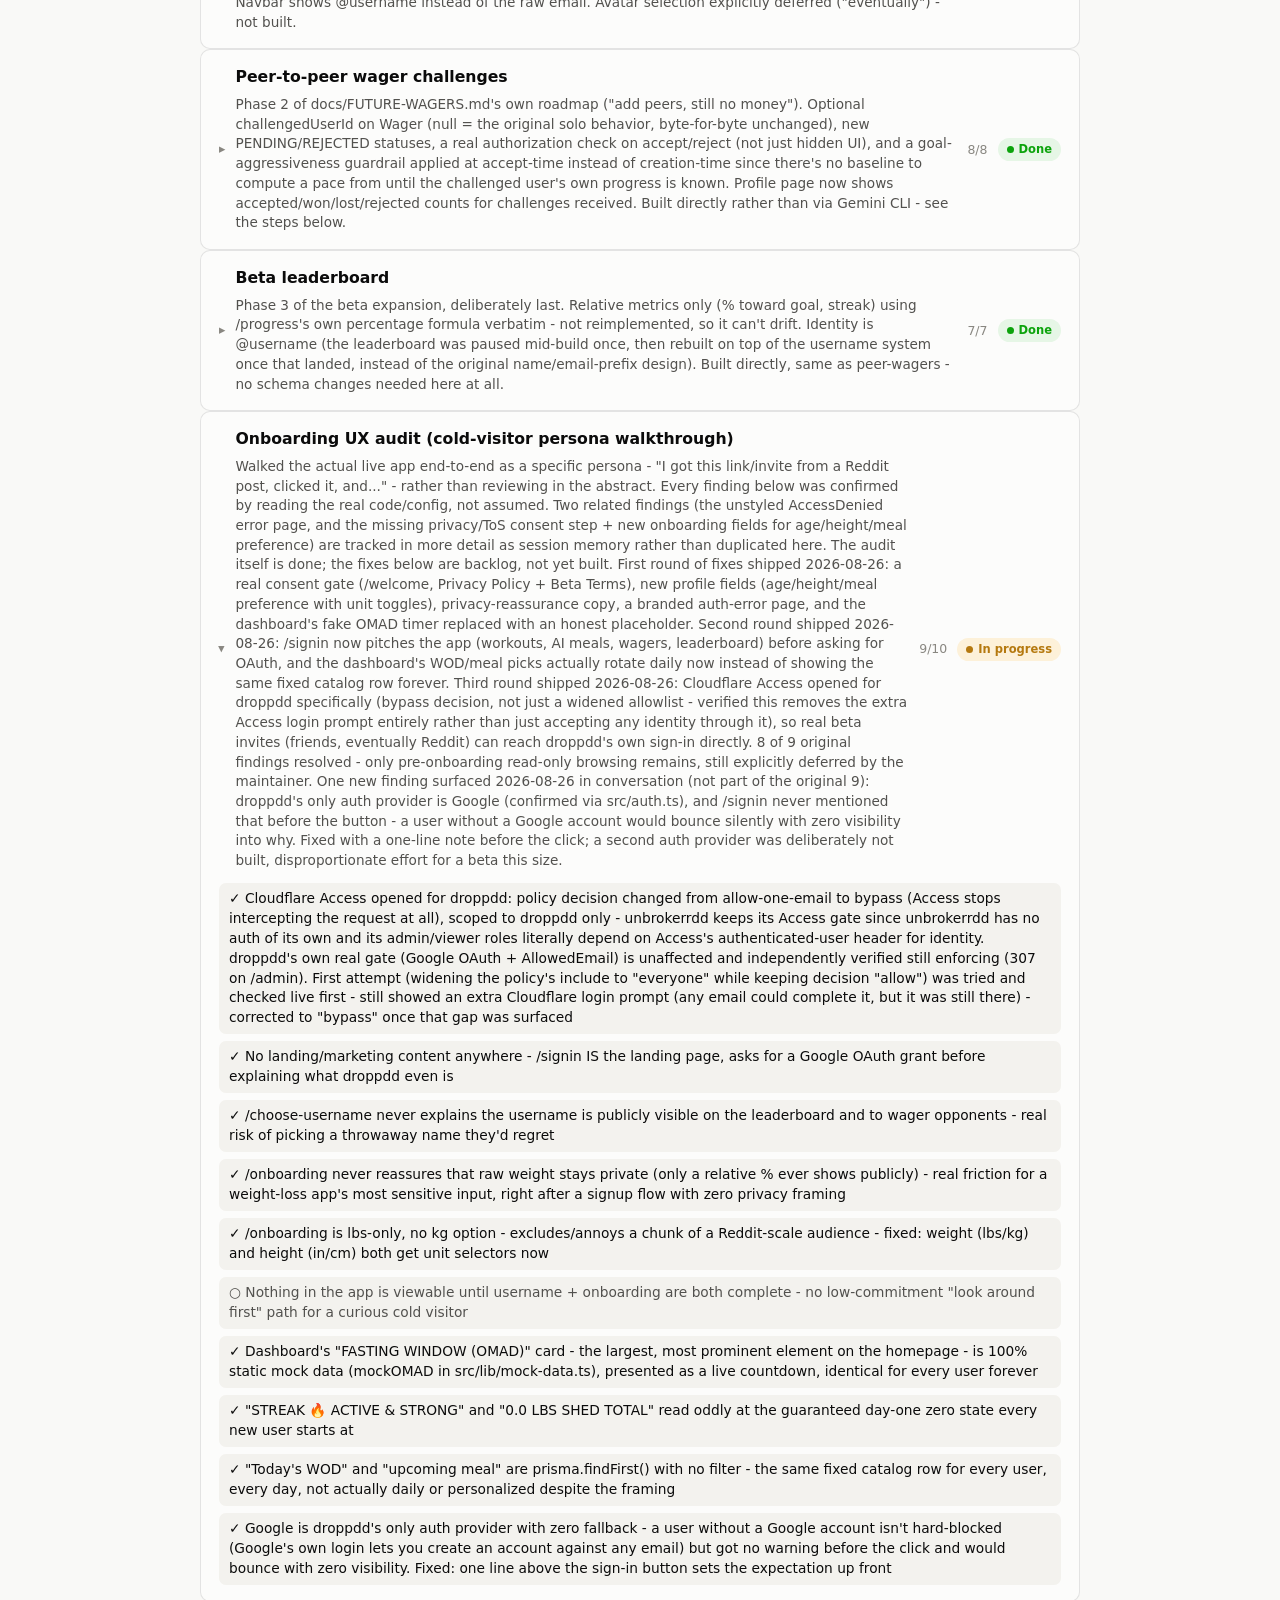
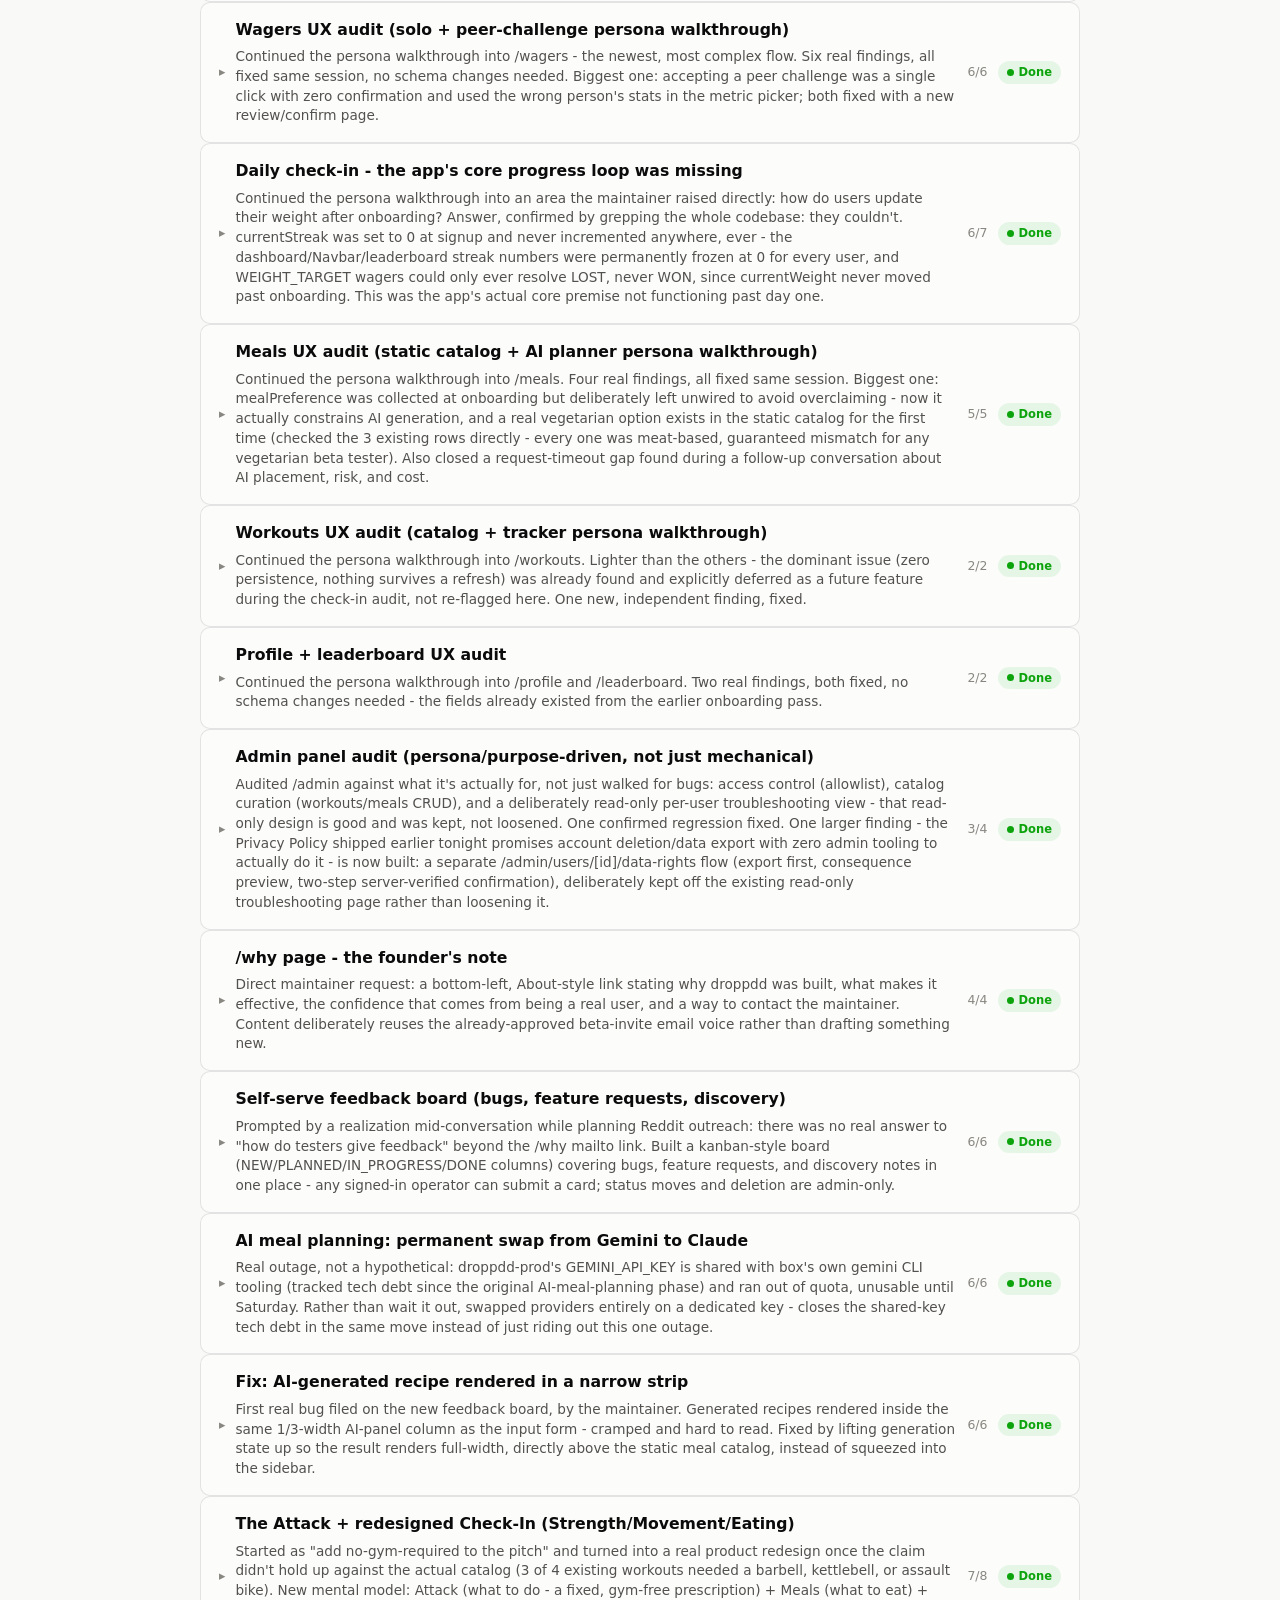
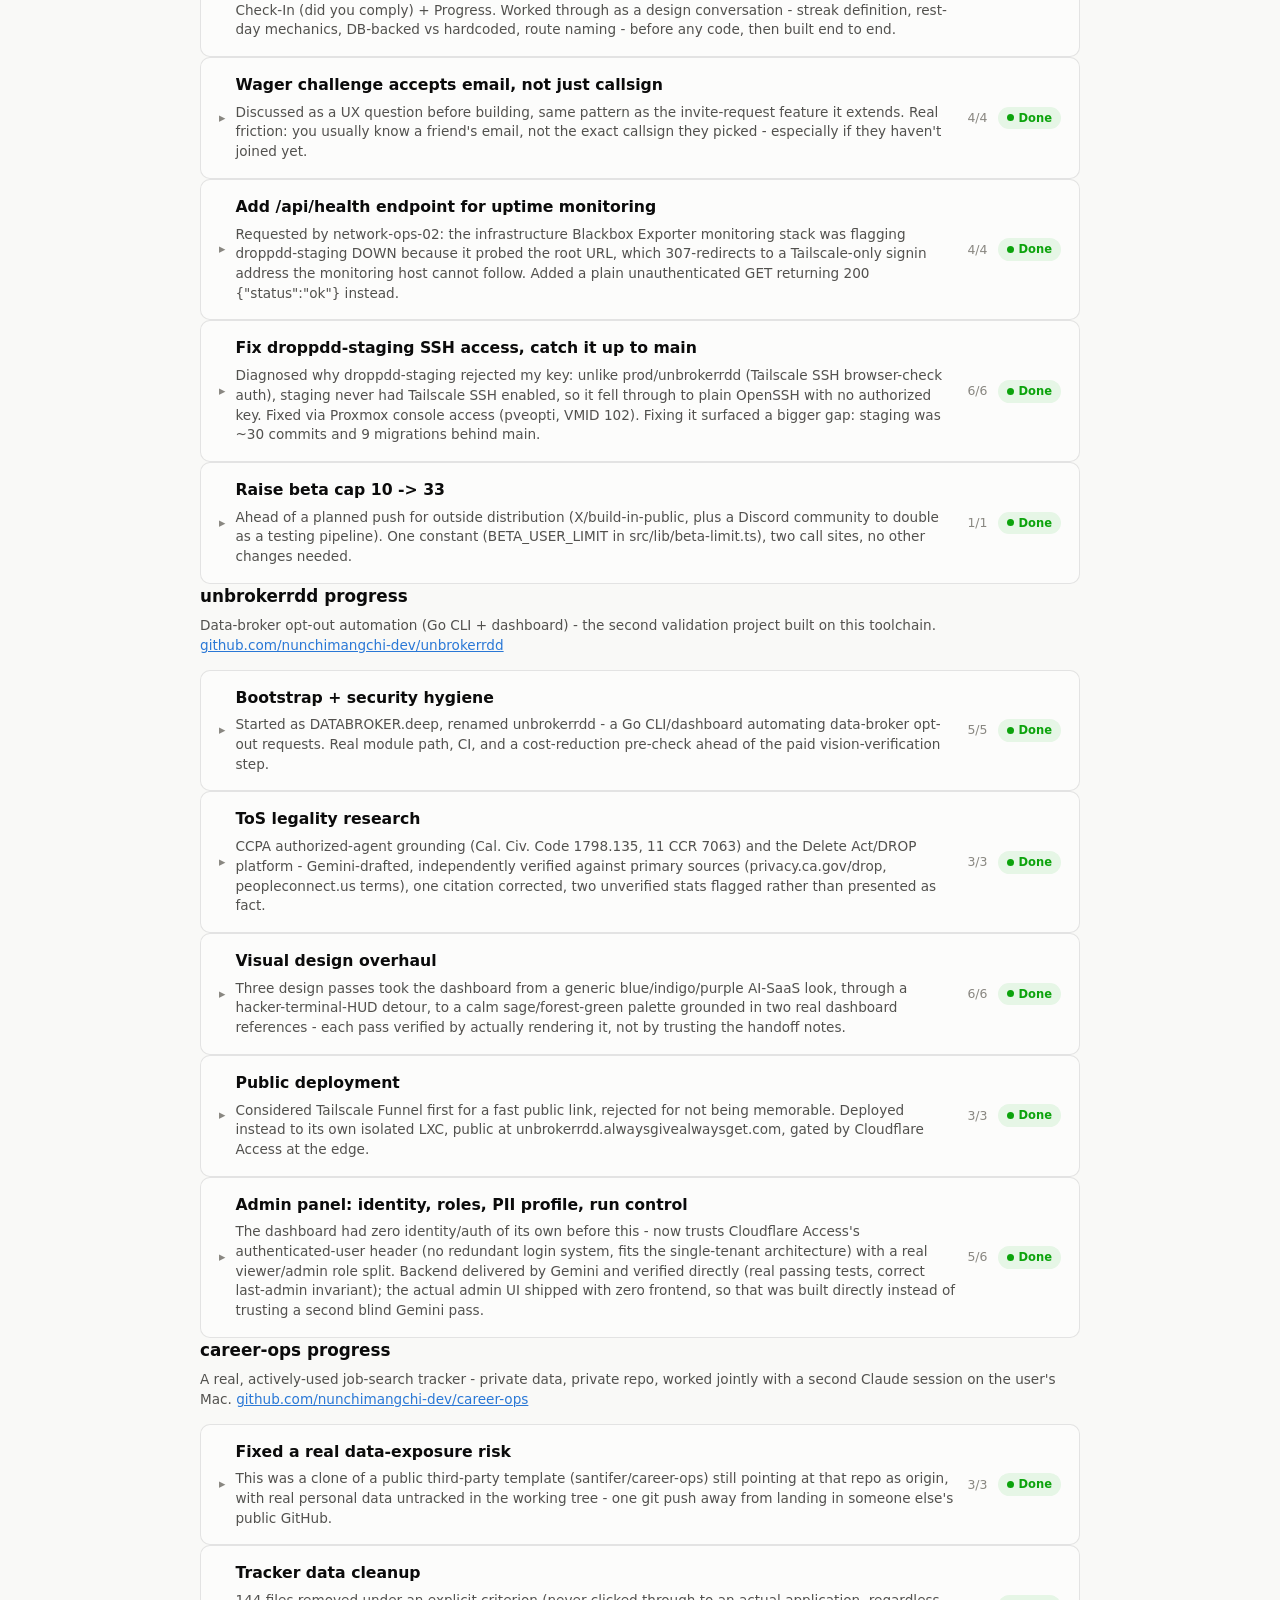
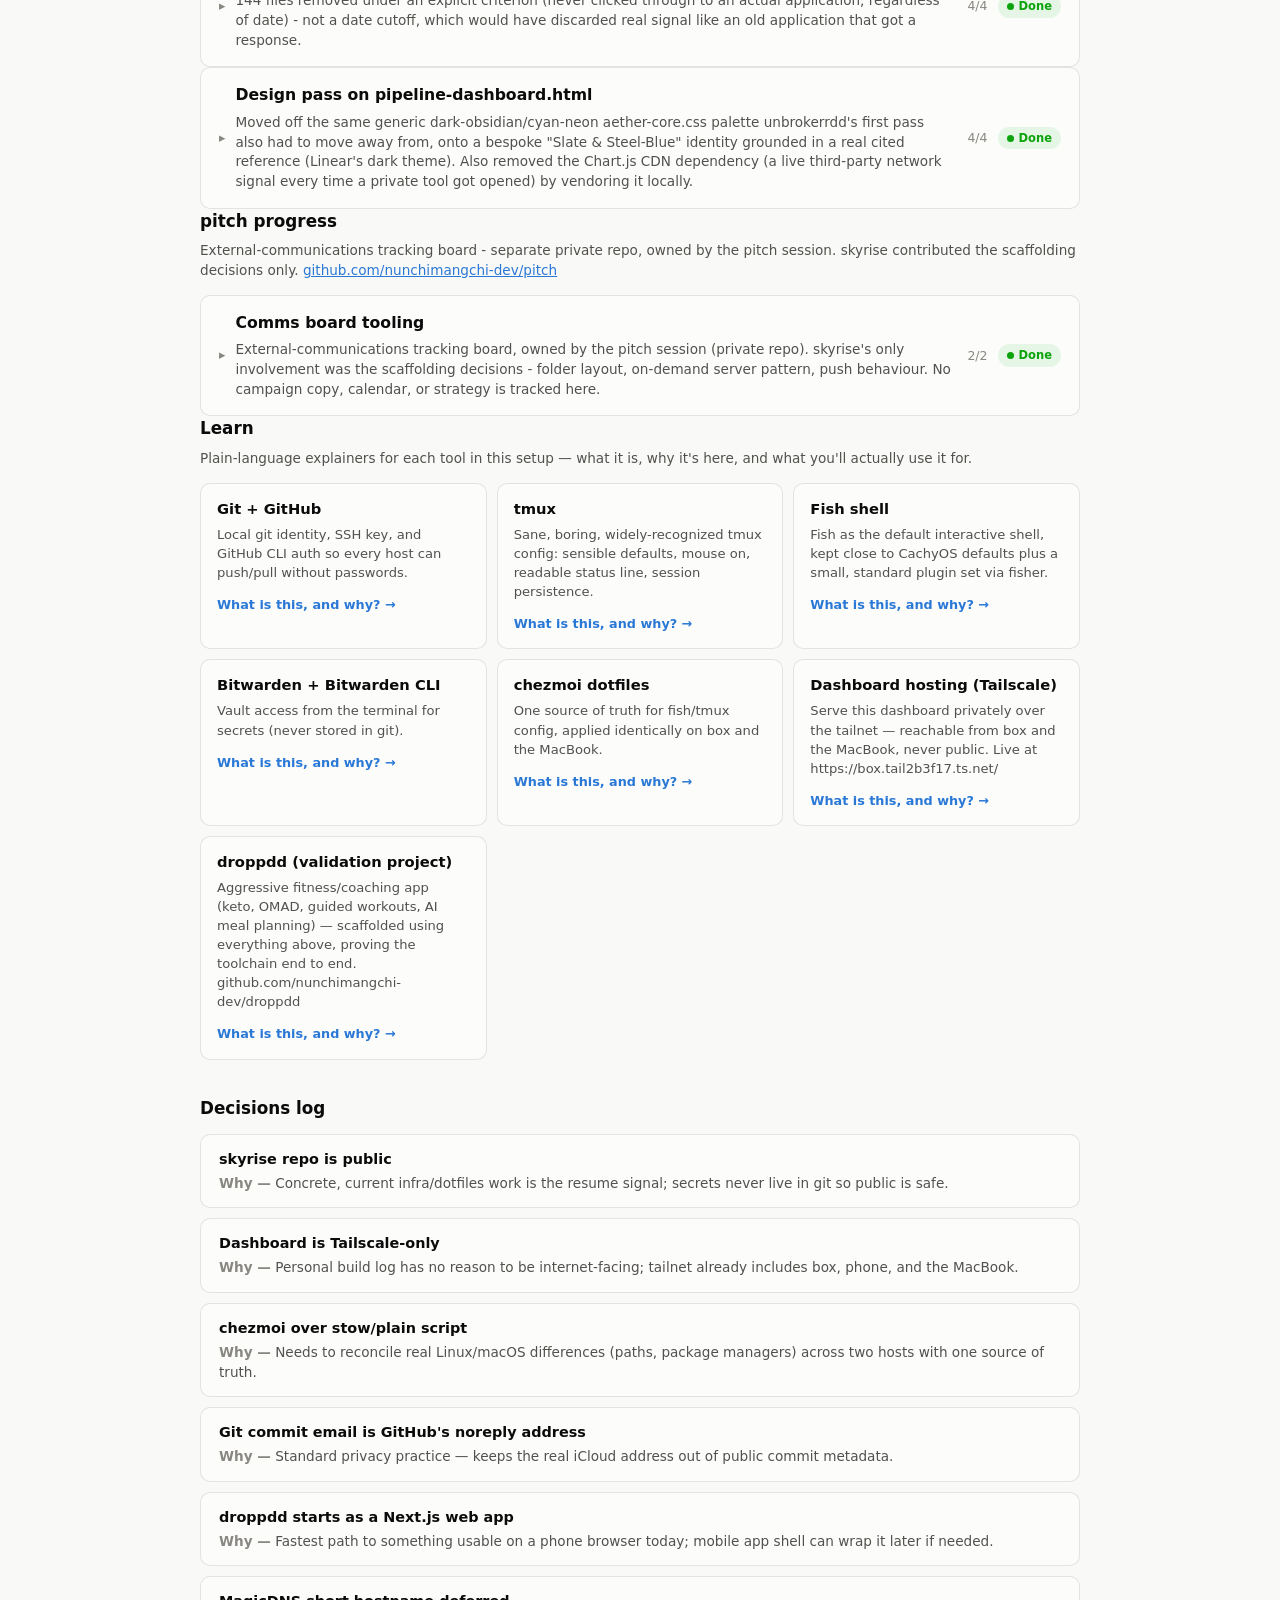
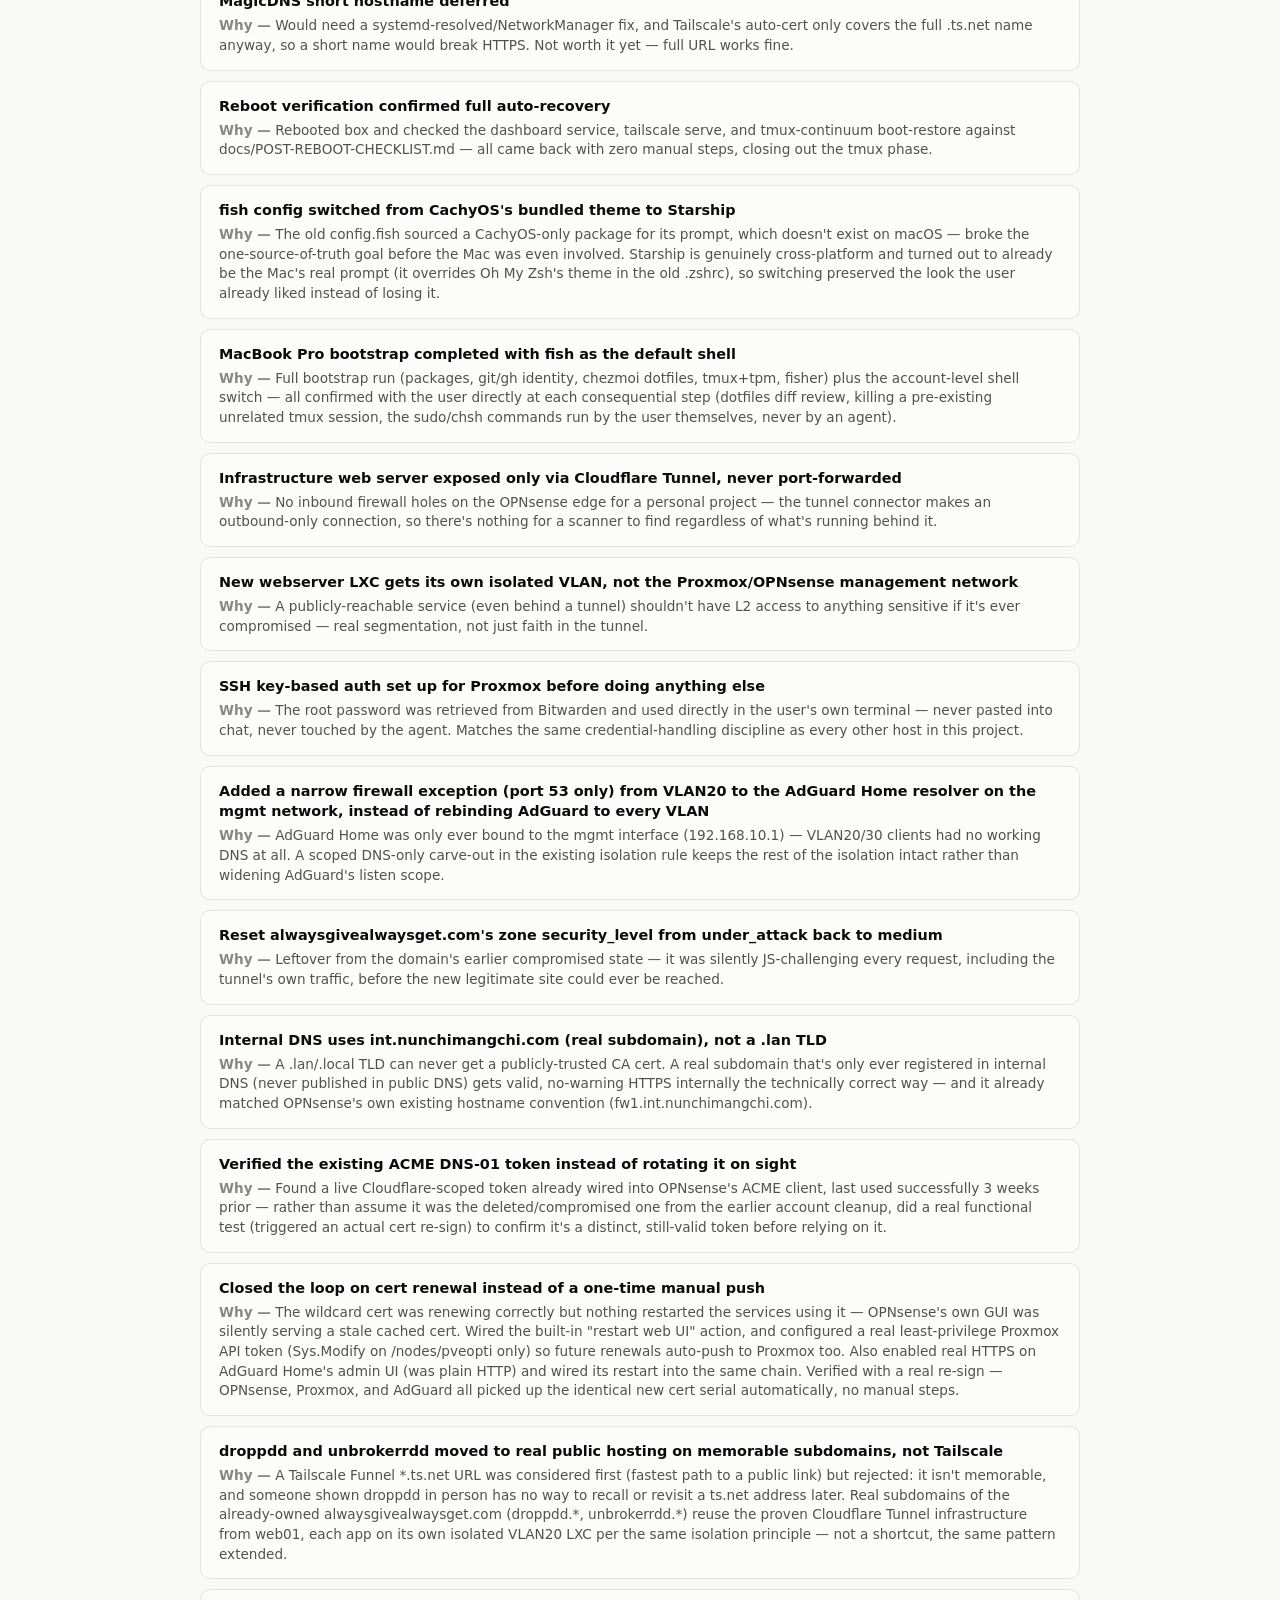
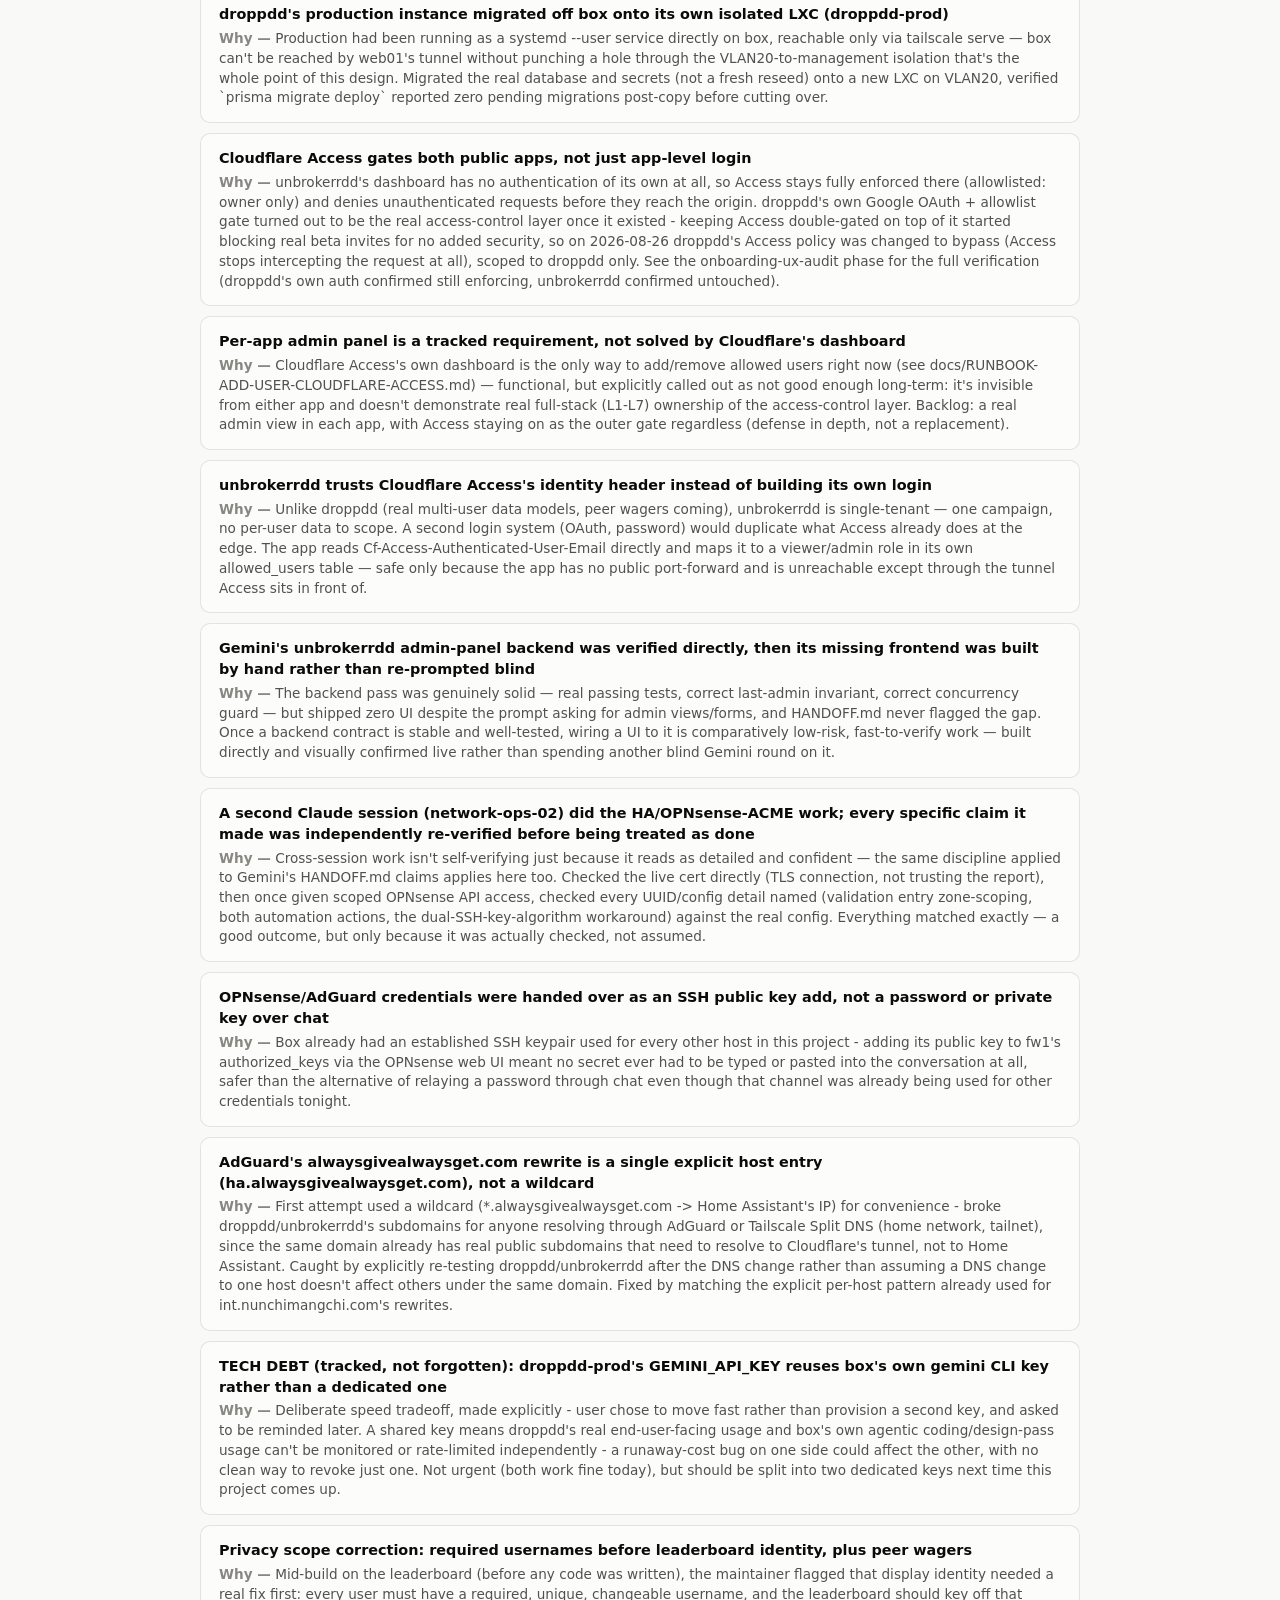
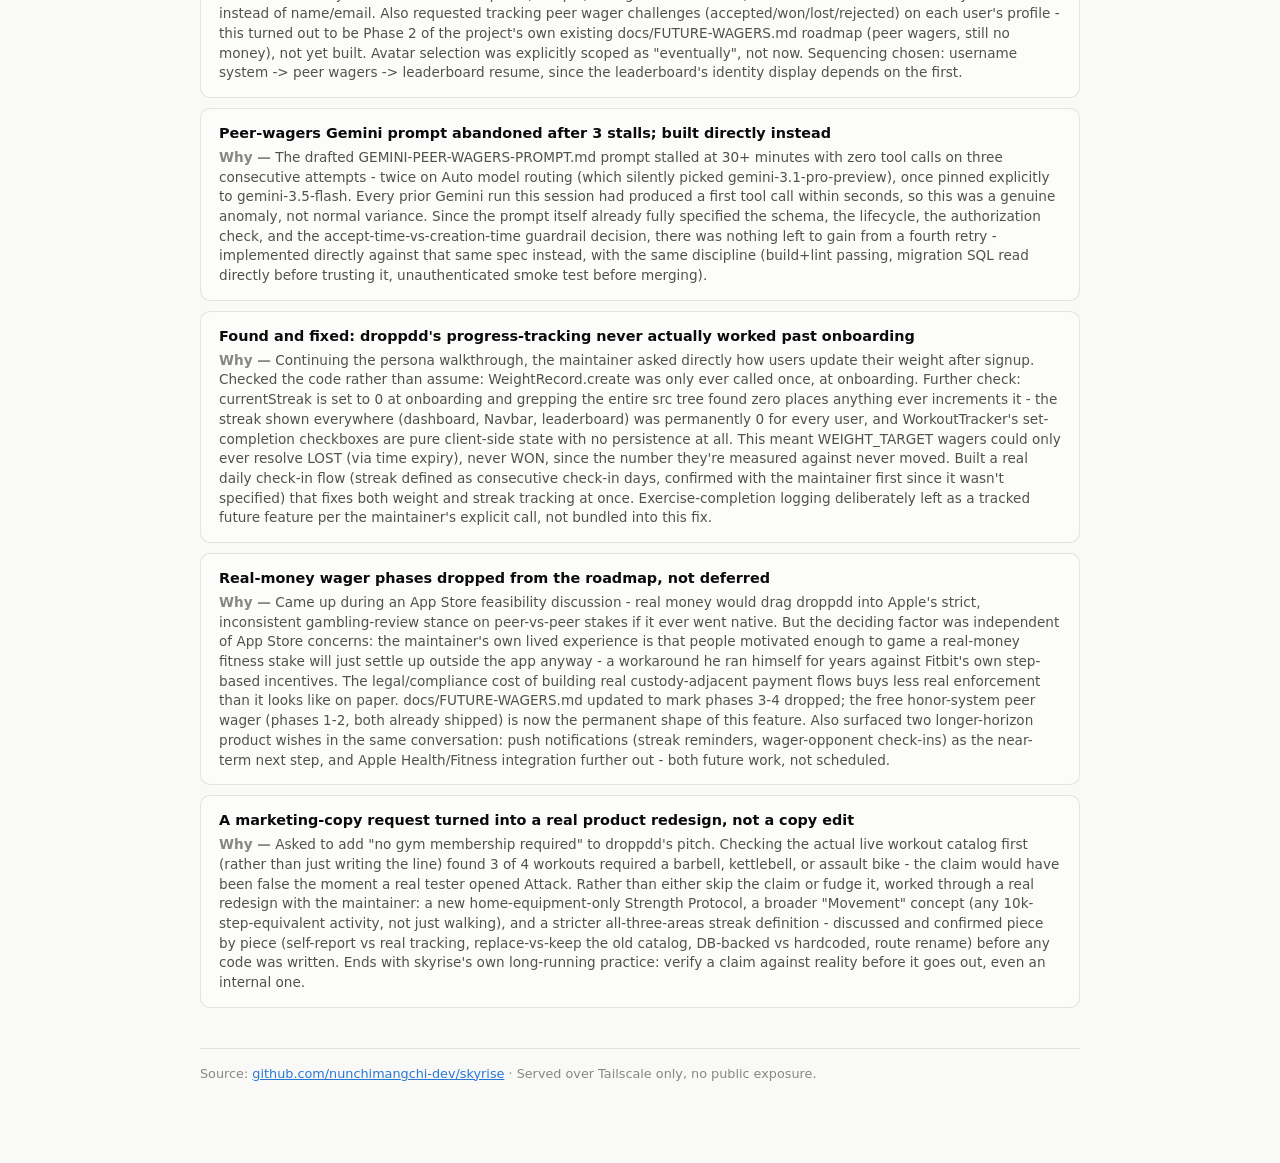
==== commit f0833dc4: "Dashboard: add minimal pitch entry One "done" phase noting the comms board tooling shipped. Scaffold" ====
--- a/dashboard/index.html
+++ b/dashboard/index.html
@@ -21,6 +21,7 @@
     <a href="#droppdd">droppdd</a>
     <a href="#unbrokerrdd">unbrokerrdd</a>
     <a href="#career-ops">career-ops</a>
+    <a href="#pitch">pitch</a>
     <a href="#learn">Learn</a>
     <a href="#decisions">Decisions log</a>
   </nav>
@@ -54,6 +55,14 @@
   </p>
   <div class="career-ops-phase-list"></div>
 
+  <h2 class="section-title" id="pitch">pitch progress</h2>
+  <p class="section-intro">
+    External-communications tracking board - separate private repo, owned by
+    the pitch session. skyrise contributed the scaffolding decisions only.
+    <a id="pitch-repo-link" href="#" target="_blank" rel="noopener"></a>
+  </p>
+  <div class="pitch-phase-list"></div>
+
   <h2 class="section-title" id="learn">Learn</h2>
   <p class="section-intro">
     Plain-language explainers for each tool in this setup — what it is, why
